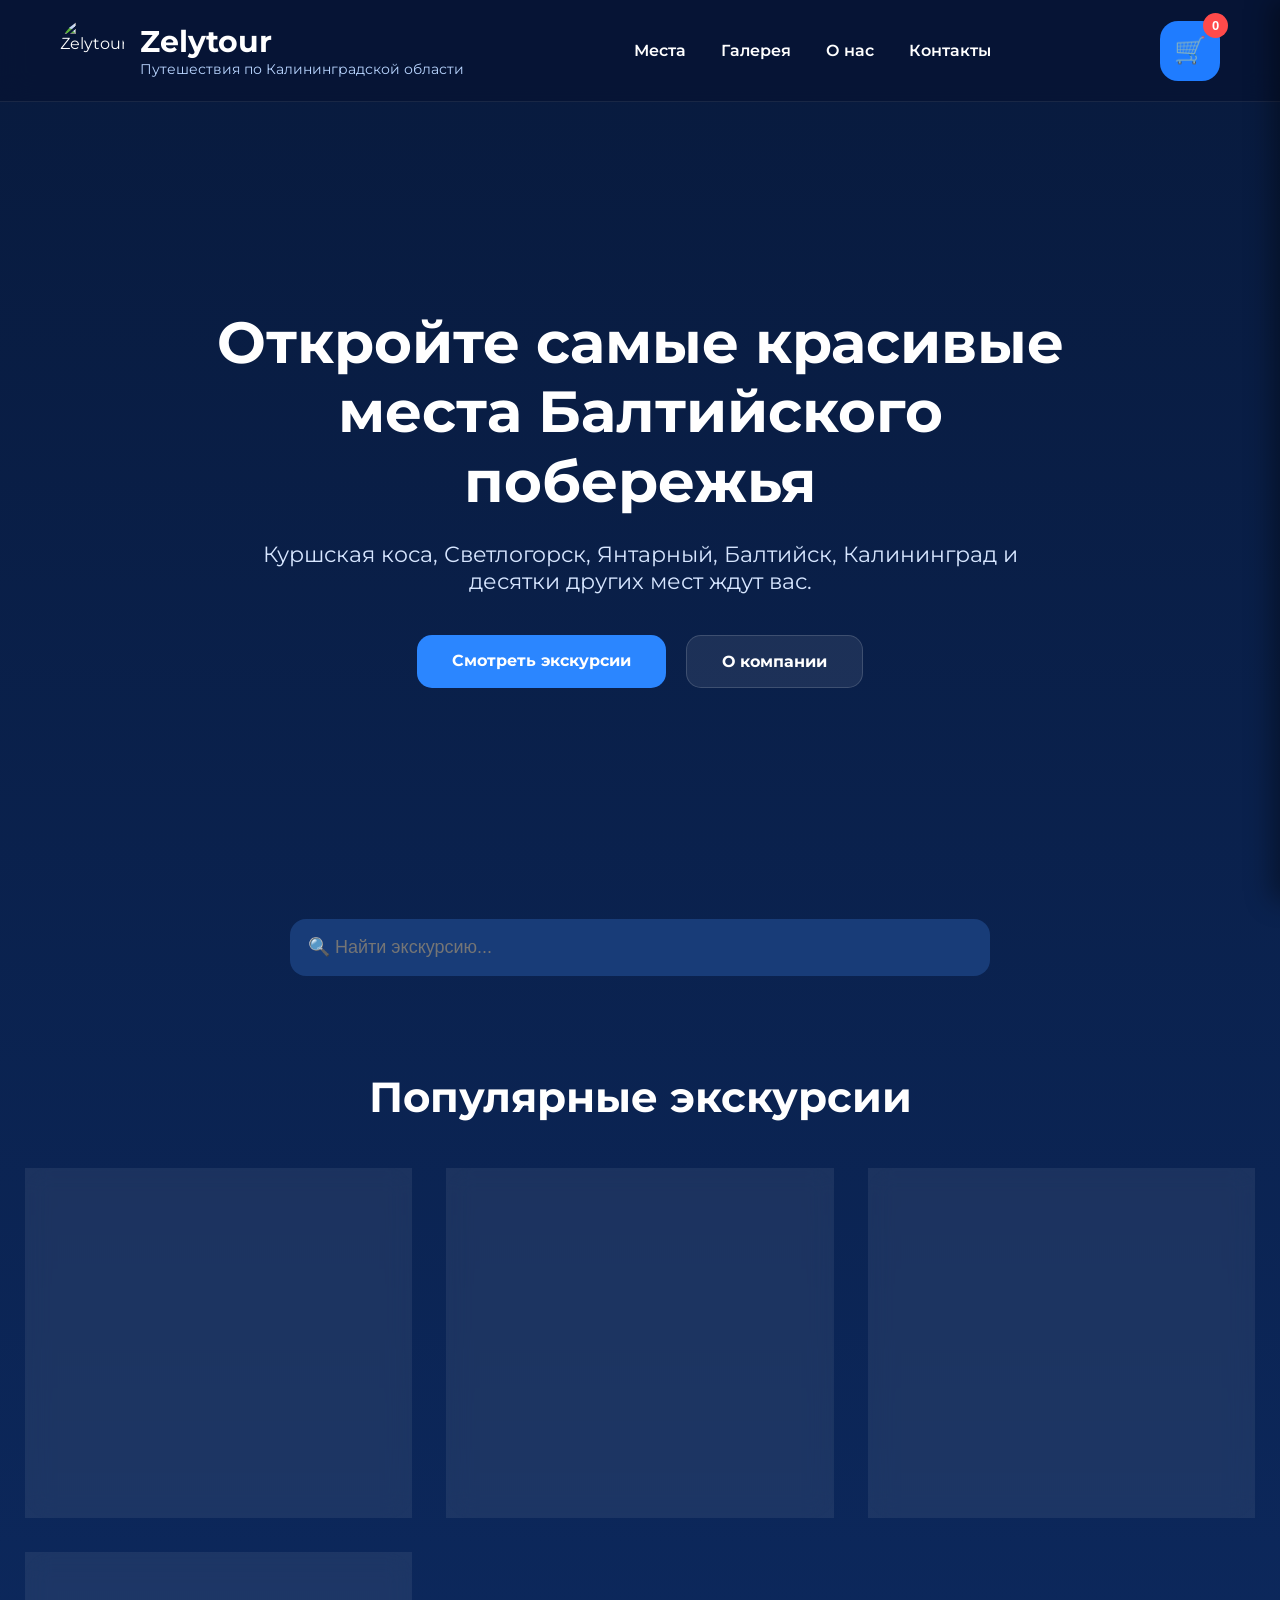
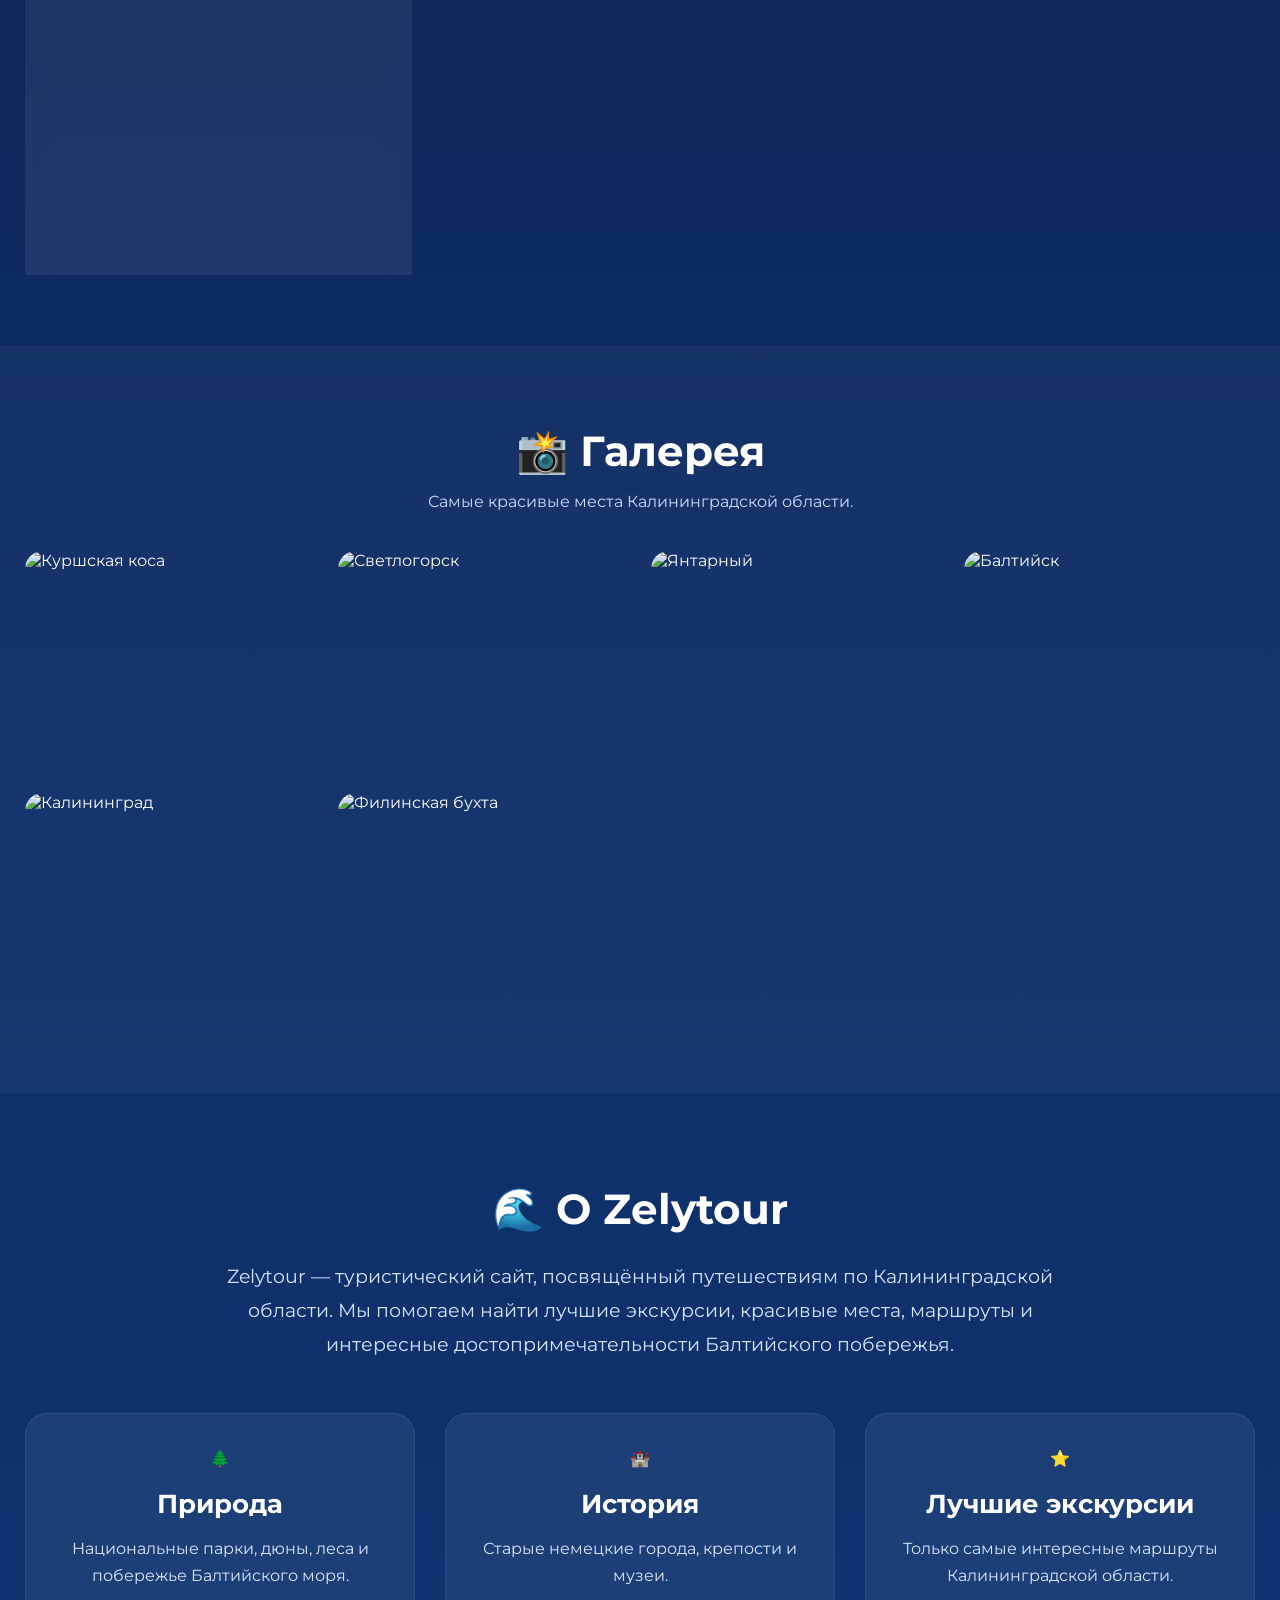
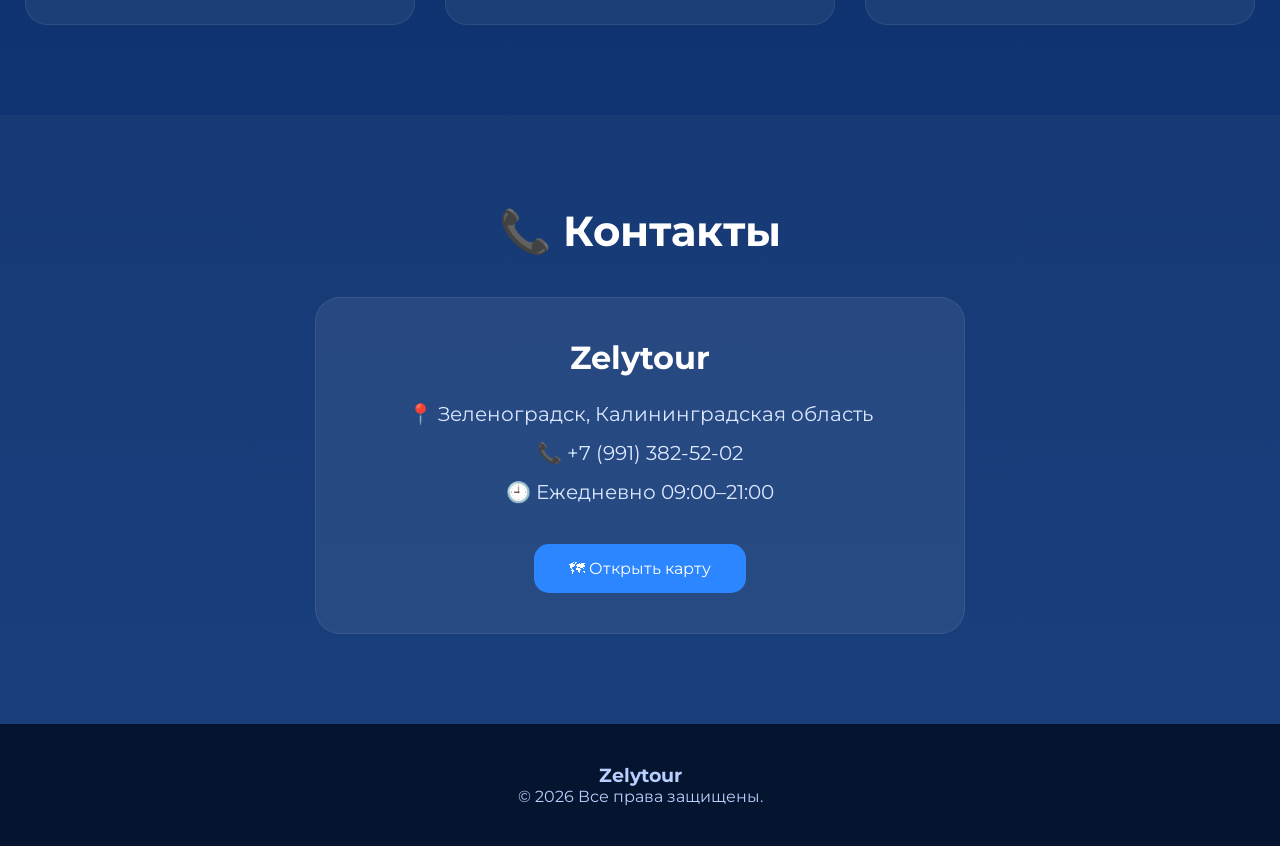
==== index.html @ 00aa1eb2 "Add files via upload" ====
<!DOCTYPE html>
<html lang="ru">

<head>
    <meta charset="UTF-8">
    <meta name="viewport" content="width=device-width, initial-scale=1.0">

    <title>Zelytour — Путешествия по Калининградской области</title>

    <link rel="stylesheet" href="style.css">

    <link rel="preconnect" href="https://fonts.googleapis.com">
    <link rel="preconnect" href="https://fonts.gstatic.com" crossorigin>

    <link href="https://fonts.googleapis.com/css2?family=Montserrat:wght@400;500;600;700;800&display=swap" rel="stylesheet">

</head>

<body>

<header class="header">

    <div class="logo">

        <img src="images/logo.png" alt="Zelytour">

        <div>

            <h1>Zelytour</h1>

            <p>Путешествия по Калининградской области</p>

        </div>

    </div>

    <nav>

        <a href="#places">Места</a>

        <a href="#gallery">Галерея</a>

        <a href="#about">О нас</a>

        <a href="#contacts">Контакты</a>

    </nav>

    <button class="cart-button" onclick="openCart()">

        🛒

        <span id="cart-count">0</span>

    </button>

</header>

<section class="hero">

    <div class="hero-content">

        <h2>
            Откройте самые красивые места Балтийского побережья
        </h2>

        <p>

            Куршская коса, Светлогорск, Янтарный,
            Балтийск, Калининград и десятки других мест
            ждут вас.

        </p>

        <div class="hero-buttons">

            <a href="#places" class="btn-primary">
                Смотреть экскурсии
            </a>

            <a href="#about" class="btn-secondary">
                О компании
            </a>

        </div>

    </div>

</section>

<section class="search">

    <input
        type="text"
        id="searchInput"
        placeholder="🔍 Найти экскурсию..."
        onkeyup="searchTours()">

</section>

<section class="places" id="places">

<h2>

Популярные экскурсии

</h2>

<div class="cards">
<article class="card">

    <img src="images/kurshskaya.jpg" alt="Куршская коса">

    <div class="card-content">

        <span class="distance">📍 42 км от Зеленоградска</span>

        <h3>Куршская коса</h3>

        <p>
            Огромные песчаные дюны, Танцующий лес,
            Высота Эфа и лучшие виды Балтийского моря.
        </p>

        <div class="price">
            💰 3000 ₽ / человек
        </div>

        <div class="buttons">

            <a href="kosa.html" class="details-btn">
                Подробнее
            </a>

            <button onclick="addTour(
                'Куршская коса',
                3000,
                'images/kurshskaya.jpg'
            )" class="cart-btn">

                🛒 В корзину

            </button>

        </div>

    </div>

</article>

<article class="card">

    <img src="images/svetlogorsk.jpg" alt="Светлогорск">

    <div class="card-content">

        <span class="distance">📍 38 км от Зеленоградска</span>

        <h3>Светлогорск</h3>

        <p>
            Курортный город с красивой набережной,
            канатной дорогой и водонапорной башней.
        </p>

        <div class="price">
            💰 2500 ₽ / человек
        </div>

        <div class="buttons">

            <a href="svetlogorsk.html" class="details-btn">
                Подробнее
            </a>

            <button onclick="addTour(
                'Светлогорск',
                2500,
                'images/svetlogorsk.jpg'
            )" class="cart-btn">

                🛒 В корзину

            </button>

        </div>

    </div>

</article>

<article class="card">

    <img src="images/yantarny.jpg" alt="Янтарный">

    <div class="card-content">

        <span class="distance">📍 55 км от Зеленоградска</span>

        <h3>Янтарный</h3>

        <p>
            Лучший пляж области, янтарный комбинат
            и знаменитый парк Беккера.
        </p>

        <div class="price">
            💰 2700 ₽ / человек
        </div>

        <div class="buttons">

            <a href="yantarny.html" class="details-btn">
                Подробнее
            </a>

            <button onclick="addTour(
                'Янтарный',
                2700,
                'images/yantarny.jpg'
            )" class="cart-btn">

                🛒 В корзину

            </button>

        </div>

    </div>

</article>

<article class="card">

    <img src="images/baltiysk.jpg" alt="Балтийск">

    <div class="card-content">

        <span class="distance">📍 70 км от Зеленоградска</span>

        <h3>Балтийск</h3>

        <p>
            Самый западный город России,
            маяк, крепость Пиллау и военные корабли.
        </p>

        <div class="price">
            💰 2900 ₽ / человек
        </div>

        <div class="buttons">

            <a href="baltiysk.html" class="details-btn">
                Подробнее
            </a>

            <button onclick="addTour(
                'Балтийск',
                2900,
                'images/baltiysk.jpg'
            )" class="cart-btn">

                🛒 В корзину

            </button>

        </div>

    </div>

</article>

</div>

</section>
<section class="gallery" id="gallery">

    <h2>📸 Галерея</h2>

    <p class="section-text">
        Самые красивые места Калининградской области.
    </p>

    <div class="gallery-grid">

        <img src="images/kurshskaya.jpg" alt="Куршская коса">

        <img src="images/svetlogorsk.jpg" alt="Светлогорск">

        <img src="images/yantarny.jpg" alt="Янтарный">

        <img src="images/baltiysk.jpg" alt="Балтийск">

        <img src="images/kaliningrad.jpg" alt="Калининград">

        <img src="images/filinskaya.jpg" alt="Филинская бухта">

    </div>

</section>


<section class="about" id="about">

    <h2>🌊 О Zelytour</h2>

    <p class="about-text">

        Zelytour — туристический сайт, посвящённый
        путешествиям по Калининградской области.

        Мы помогаем найти лучшие экскурсии,
        красивые места, маршруты и интересные
        достопримечательности Балтийского побережья.

    </p>

    <div class="advantages">

        <div class="advantage">

            🌲

            <h3>Природа</h3>

            <p>
                Национальные парки, дюны,
                леса и побережье Балтийского моря.
            </p>

        </div>

        <div class="advantage">

            🏰

            <h3>История</h3>

            <p>
                Старые немецкие города,
                крепости и музеи.
            </p>

        </div>

        <div class="advantage">

            ⭐

            <h3>Лучшие экскурсии</h3>

            <p>
                Только самые интересные маршруты
                Калининградской области.
            </p>

        </div>

    </div>

</section>


<section class="contacts" id="contacts">

    <h2>📞 Контакты</h2>

    <div class="contact-card">

        <h3>Zelytour</h3>

        <p>📍 Зеленоградск, Калининградская область</p>

        <p>📞 +7 (991) 382-52-02</p>

        <p>🕘 Ежедневно 09:00–21:00</p>

        <a class="map-button"
           href="https://yandex.ru/maps/"
           target="_blank">

            🗺 Открыть карту

        </a>

    </div>

</section>


<footer>

    <h3>Zelytour</h3>

    <p>
        © 2026 Все права защищены.
    </p>

</footer>

<div id="cart-panel">

    <div class="cart-header">

        <h2>🛒 Корзина</h2>

        <button onclick="closeCart()">
            ✕
        </button>

    </div>

    <div id="cart-items">

    </div>

    <div class="cart-footer">

        <h3 id="cart-total">
            Итого: 0 ₽
        </h3>
<button class="order-button" onclick="callToOrder()">
    📞 Оплатить и позвонить
</button>

    </div>

</div>


<script src="script.js"></script>

</body>

</html>
---- style.css ----
*{
    margin:0;
    padding:0;
    box-sizing:border-box;
}

html{
    scroll-behavior:smooth;
}

body{
    font-family:'Montserrat',sans-serif;
    background:linear-gradient(180deg,#081a3d,#0d2b63,#103979);
    color:#ffffff;
}

.header{

    position:sticky;
    top:0;

    display:flex;
    justify-content:space-between;
    align-items:center;

    padding:18px 60px;

    background:rgba(7,20,52,.85);

    backdrop-filter:blur(15px);

    border-bottom:1px solid rgba(255,255,255,.08);

    z-index:1000;

}

.logo{

    display:flex;
    align-items:center;
    gap:15px;

}

.logo img{

    width:65px;
    height:65px;
    border-radius:50%;

}

.logo h1{

    font-size:30px;

}

.logo p{

    color:#b9d5ff;
    font-size:14px;

}

nav{

    display:flex;
    gap:35px;

}

nav a{

    color:white;
    text-decoration:none;
    font-weight:600;
    transition:.3s;

}

nav a:hover{

    color:#61d3ff;

}

.cart-button{

    width:60px;
    height:60px;

    border:none;
    border-radius:18px;

    cursor:pointer;

    background:#1f7cff;

    color:white;

    font-size:26px;

    position:relative;

    transition:.3s;

}

.cart-button:hover{

    transform:scale(1.08);

}

#cart-count{

    position:absolute;

    top:-8px;
    right:-8px;

    width:25px;
    height:25px;

    border-radius:50%;

    background:#ff4a4a;

    display:flex;
    justify-content:center;
    align-items:center;

    font-size:13px;
    font-weight:bold;

}

.hero{

    min-height:88vh;

    display:flex;
    justify-content:center;
    align-items:center;

    text-align:center;

    padding:80px 25px;

}

.hero-content{

    max-width:850px;

}

.hero h2{

    font-size:58px;

    line-height:1.2;

}

.hero p{

    margin-top:25px;

    font-size:22px;

    color:#d7e6ff;

}

.hero-buttons{

    margin-top:40px;

    display:flex;

    justify-content:center;

    gap:20px;

    flex-wrap:wrap;

}

.btn-primary,
.btn-secondary{

    padding:16px 35px;

    border-radius:15px;

    text-decoration:none;

    font-weight:700;

    transition:.3s;

}

.btn-primary{

    background:#2b86ff;

    color:white;

}

.btn-primary:hover{

    transform:translateY(-4px);

}

.btn-secondary{

    background:rgba(255,255,255,.08);

    color:white;

    border:1px solid rgba(255,255,255,.15);

}

.btn-secondary:hover{

    background:rgba(255,255,255,.15);

}

.search{

    padding:25px;

    display:flex;
    justify-content:center;

}

.search input{

    width:700px;
    max-width:95%;

    padding:18px;

    border:none;

    border-radius:16px;

    background:#183c78;

    color:white;

    font-size:18px;

    outline:none;

}
.places{

    max-width:1400px;

    margin:auto;

    padding:70px 25px;

}

.places h2{

    text-align:center;

    font-size:42px;

    margin-bottom:45px;

}

.cards{

    display:grid;

    grid-template-columns:repeat(auto-fit,minmax(320px,1fr));

    gap:35px;

}

.card{

    background:rgba(255,255,255,.07);

    border:1px solid rgba(255,255,255,.08);

    border-radius:24px;

    overflow:hidden;

    transition:.35s;

    backdrop-filter:blur(12px);

}

.card:hover{

    transform:translateY(-10px);

    box-shadow:0 20px 45px rgba(0,0,0,.35);

}

.card img{

    width:100%;

    height:230px;

    object-fit:cover;

}

.card-content{

    padding:22px;

}

.distance{

    display:inline-block;

    color:#73d7ff;

    margin-bottom:12px;

    font-size:15px;

}

.card h3{

    font-size:28px;

    margin-bottom:15px;

}

.card p{

    color:#d8e6ff;

    line-height:1.7;

}

.price{

    color:#FFD54F;

    font-size:26px;

    font-weight:700;

    margin:22px 0;

}

.buttons{

    display:flex;

    gap:12px;

}

.details-btn,
.cart-btn{

    flex:1;

    text-align:center;

    padding:14px;

    border-radius:14px;

    text-decoration:none;

    border:none;

    cursor:pointer;

    font-size:16px;

    font-weight:700;

    transition:.3s;

}

.details-btn{

    background:#296dff;

    color:white;

}

.details-btn:hover{

    background:#1f58d8;

}

.cart-btn{

    background:#18b36a;

    color:white;

}

.cart-btn:hover{

    background:#14965a;

}

.gallery{

    padding:80px 25px;

    background:rgba(255,255,255,.03);

}

.gallery h2{

    text-align:center;

    font-size:42px;

    margin-bottom:15px;

}

.section-text{

    text-align:center;

    color:#c9dcff;

    margin-bottom:40px;

}

.gallery-grid{

    max-width:1400px;

    margin:auto;

    display:grid;

    grid-template-columns:repeat(auto-fit,minmax(280px,1fr));

    gap:22px;

}

.gallery-grid img{

    width:100%;

    height:220px;

    object-fit:cover;

    border-radius:18px;

    transition:.35s;

    cursor:pointer;

}

.gallery-grid img:hover{

    transform:scale(1.04);

}
.about{

    padding:90px 25px;

    max-width:1400px;

    margin:auto;

}

.about h2{

    text-align:center;

    font-size:42px;

    margin-bottom:25px;

}

.about-text{

    max-width:900px;

    margin:0 auto 50px;

    text-align:center;

    color:#d6e5ff;

    line-height:1.8;

    font-size:19px;

}

.advantages{

    display:grid;

    grid-template-columns:repeat(auto-fit,minmax(280px,1fr));

    gap:30px;

}

.advantage{

    background:rgba(255,255,255,.06);

    border-radius:22px;

    padding:35px;

    text-align:center;

    transition:.35s;

    border:1px solid rgba(255,255,255,.08);

}

.advantage:hover{

    transform:translateY(-8px);

    box-shadow:0 18px 40px rgba(0,0,0,.25);

}

.advantage h3{

    margin:20px 0 15px;

    font-size:26px;

}

.advantage p{

    color:#d8e6ff;

    line-height:1.7;

}

.contacts{

    padding:90px 25px;

    background:rgba(255,255,255,.03);

}

.contacts h2{

    text-align:center;

    font-size:42px;

    margin-bottom:40px;

}

.contact-card{

    max-width:650px;

    margin:auto;

    background:rgba(255,255,255,.07);

    border-radius:25px;

    padding:40px;

    text-align:center;

    border:1px solid rgba(255,255,255,.08);

}

.contact-card h3{

    font-size:32px;

    margin-bottom:25px;

}

.contact-card p{

    margin:15px 0;

    font-size:20px;

    color:#dbe8ff;

}

.map-button{

    display:inline-block;

    margin-top:25px;

    padding:15px 35px;

    background:#2b86ff;

    color:white;

    text-decoration:none;

    border-radius:15px;

    transition:.3s;

}

.map-button:hover{

    background:#1f67d9;

}

footer{

    padding:40px;

    text-align:center;

    background:#06152f;

    color:#b9cfff;

}

#cart-panel{

    position:fixed;

    top:0;

    right:-420px;

    width:420px;

    height:100%;

    background:#0d234d;

    transition:.35s;

    z-index:3000;

    box-shadow:-8px 0 25px rgba(0,0,0,.4);

}

#cart-panel.active{

    right:0;

}

.cart-header{

    display:flex;

    justify-content:space-between;

    align-items:center;

    padding:25px;

    border-bottom:1px solid rgba(255,255,255,.08);

}

.cart-header button{

    background:none;

    border:none;

    color:white;

    font-size:28px;

    cursor:pointer;

}

#cart-items{

    padding:20px;

    height:calc(100% - 180px);

    overflow-y:auto;

}

.cart-footer{

    position:absolute;

    bottom:0;

    width:100%;

    padding:20px;

    border-top:1px solid rgba(255,255,255,.08);

    background:#102b5d;

}

.order-button{

    width:100%;

    margin-top:15px;

    padding:16px;

    border:none;

    border-radius:15px;

    background:#18b36a;

    color:white;

    font-size:18px;

    cursor:pointer;

}

.order-button:hover{

    background:#14965a;

}

@media(max-width:900px){

.header{

    flex-direction:column;

    gap:20px;

    padding:20px;

}

nav{

    flex-wrap:wrap;

    justify-content:center;

}

.hero h2{

    font-size:38px;

}

.hero p{

    font-size:18px;

}

.buttons{

    flex-direction:column;

}

#cart-panel{

    width:100%;

}

}

.cart-item{

    display:flex;

    align-items:center;

    gap:15px;

    background:rgba(255,255,255,.06);

    padding:15px;

    border-radius:16px;

    margin-bottom:15px;

}

.cart-item img{

    width:80px;

    height:80px;

    border-radius:12px;

    object-fit:cover;

}

.cart-info{

    flex:1;

}

.cart-info h3{

    font-size:18px;

    margin-bottom:8px;

}

.cart-info p{

    color:#FFD54F;

    font-weight:bold;

    margin-bottom:10px;

}

.cart-controls{

    display:flex;

    align-items:center;

    gap:10px;

}

.cart-controls button{

    width:32px;

    height:32px;

    border:none;

    border-radius:10px;

    background:#2b86ff;

    color:white;

    font-size:18px;

    cursor:pointer;

}

.cart-controls button:hover{

    background:#1f67d9;

}

.delete-btn{

    background:#ff4d4d;

    color:white;

    border:none;

    width:40px;

    height:40px;

    border-radius:10px;

    cursor:pointer;

    font-size:18px;

}

.delete-btn:hover{

    background:#d93636;

}

::-webkit-scrollbar{

    width:8px;

}

::-webkit-scrollbar-thumb{

    background:#2b86ff;

    border-radius:10px;

}

::-webkit-scrollbar-track{

    background:#0d234d;

}
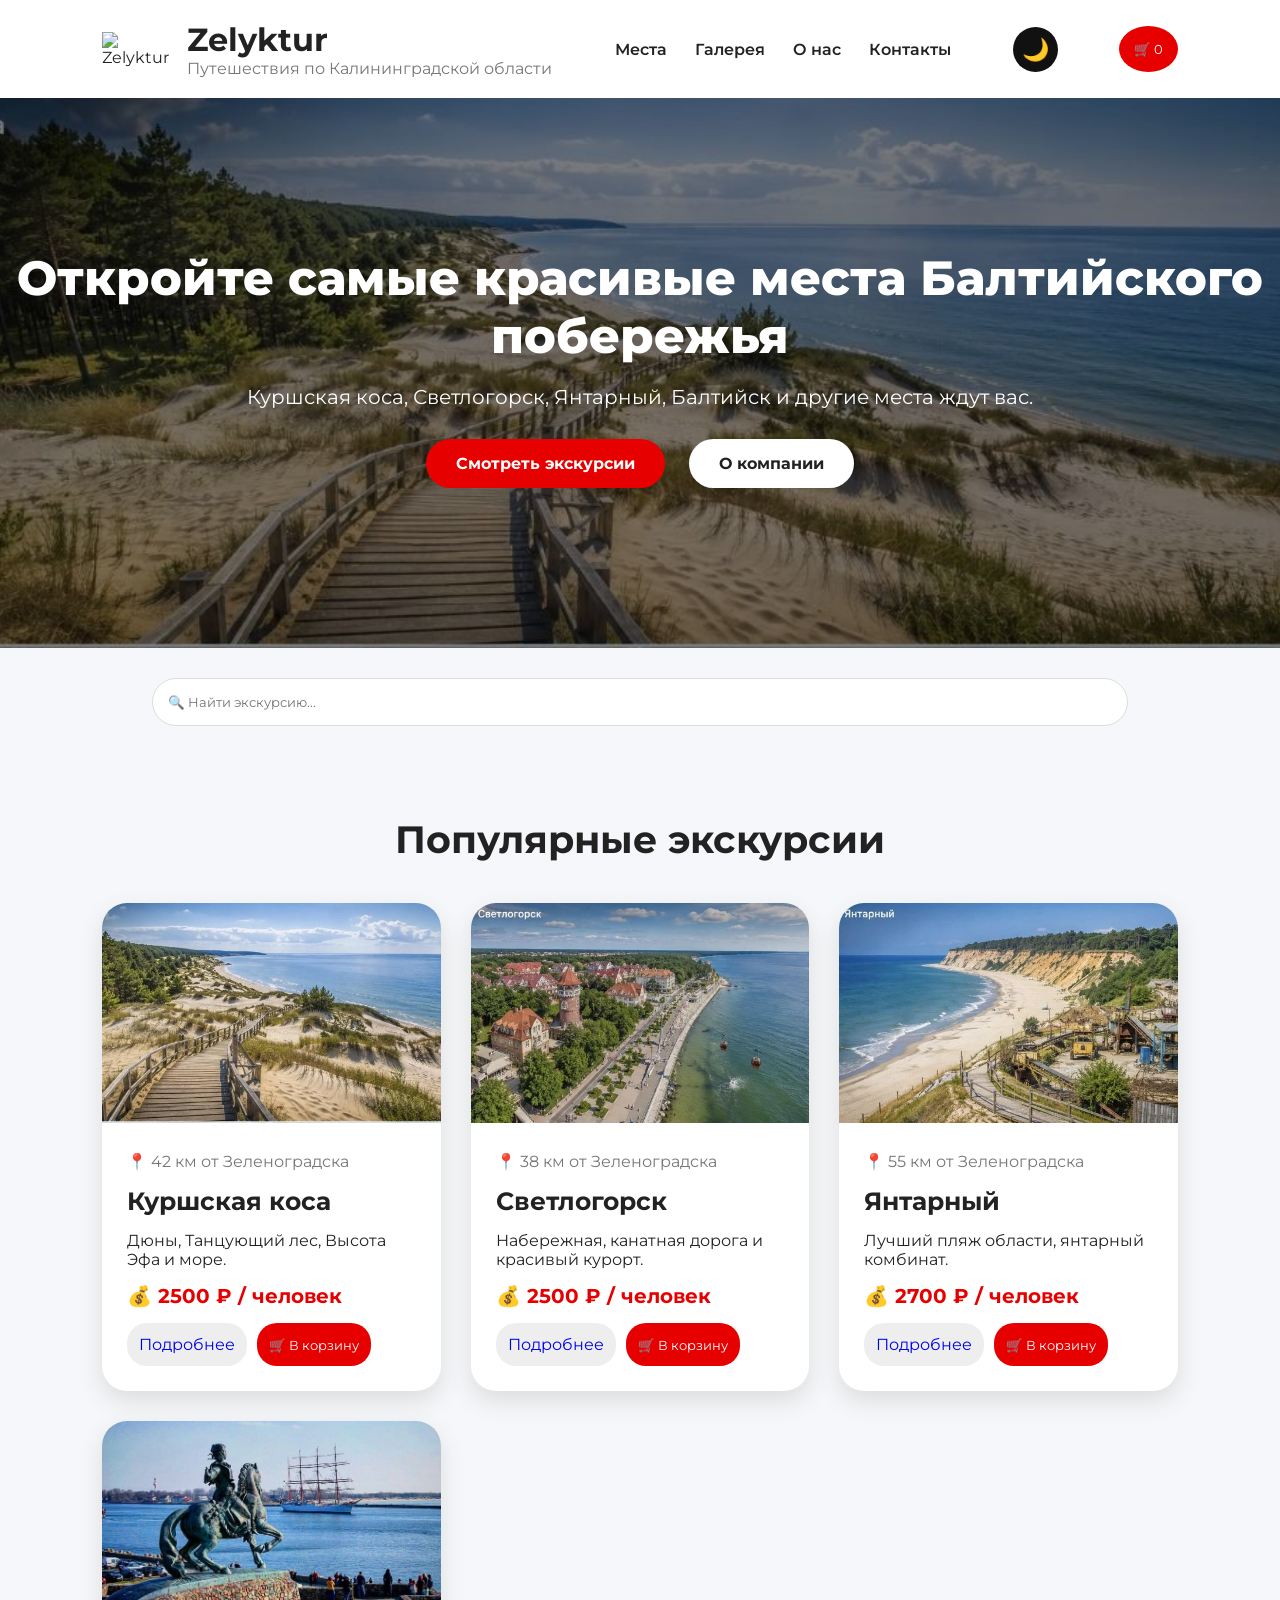
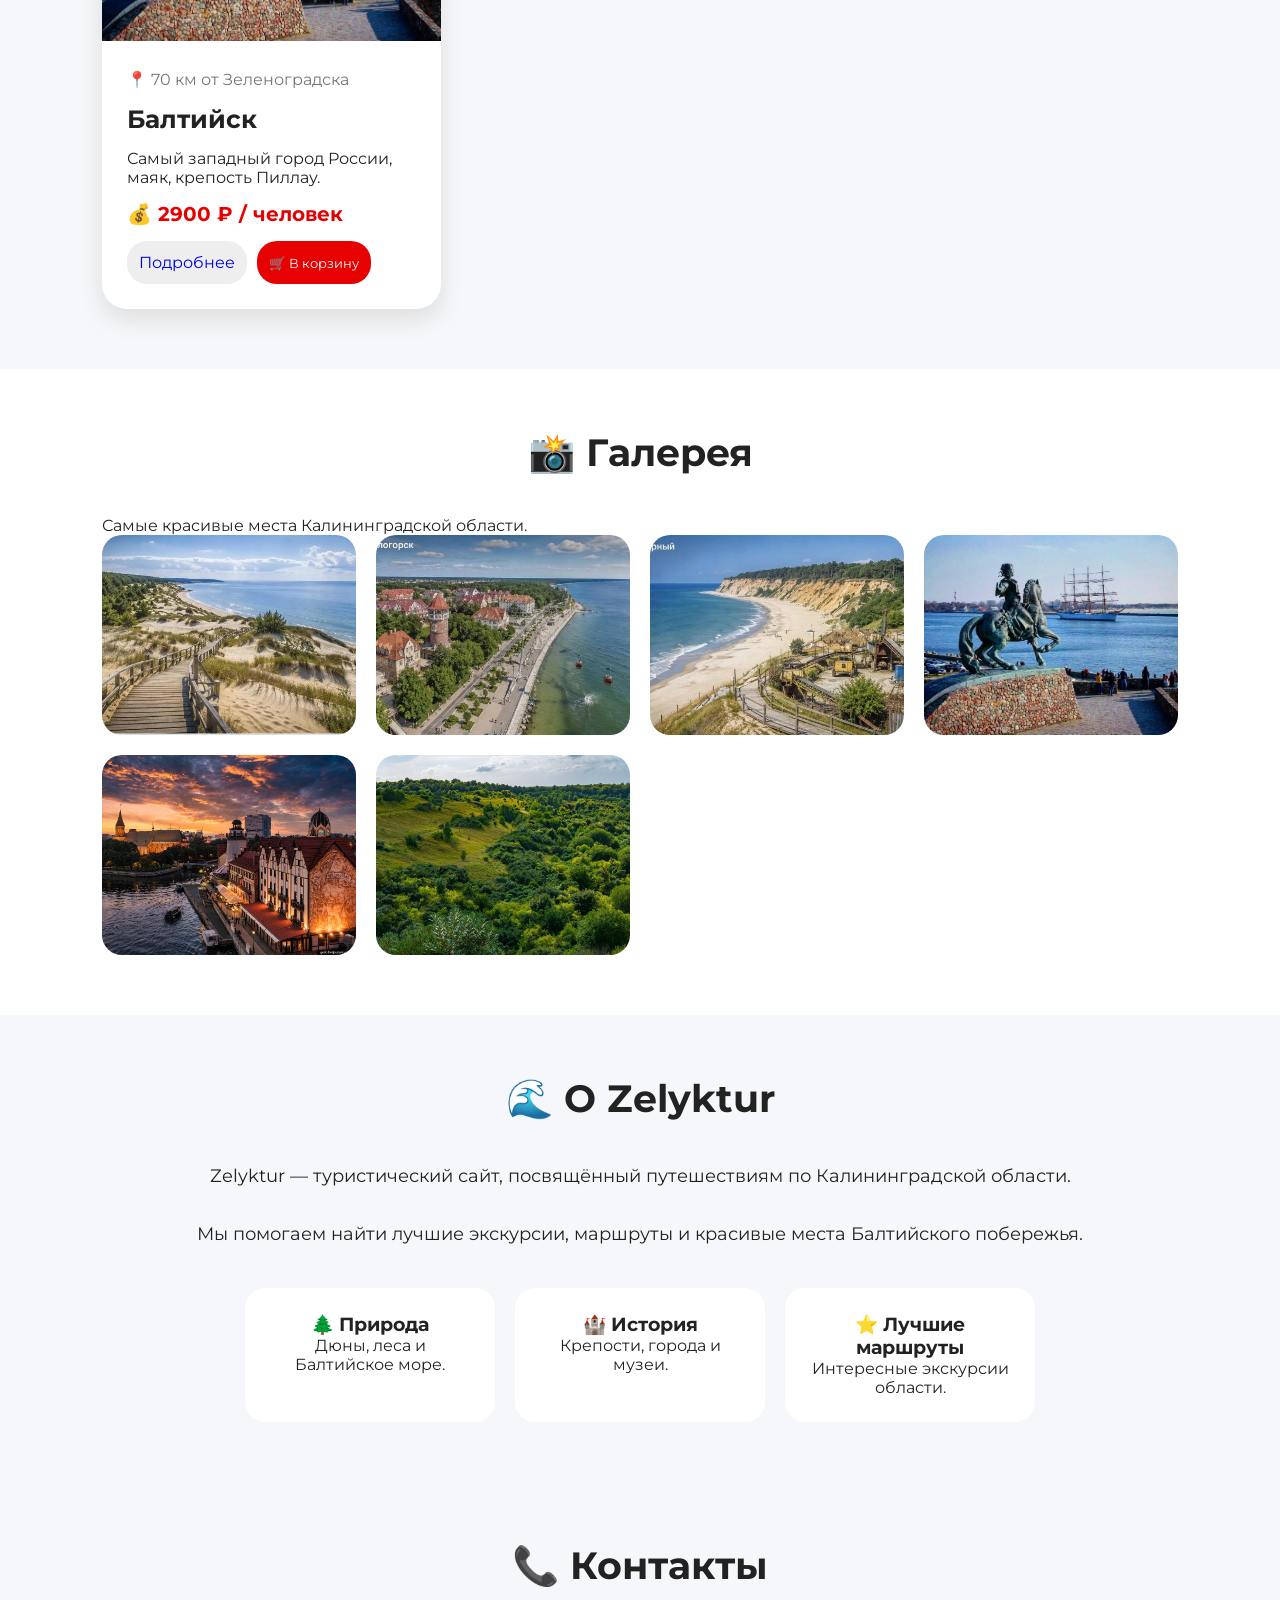
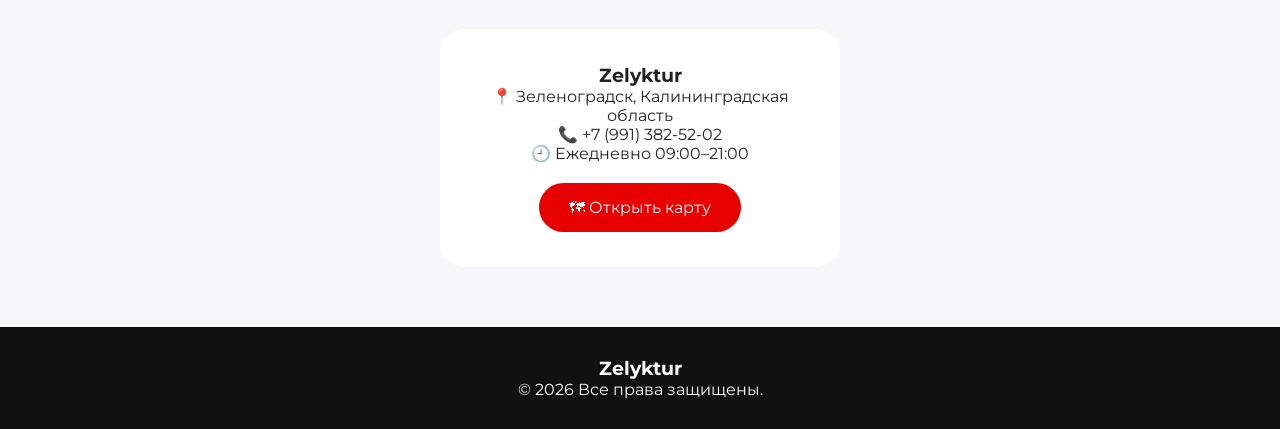
==== commit d3a3c8d0: "Add files via upload" ====
--- a/index.html
+++ b/index.html
@@ -2,435 +2,941 @@
 <html lang="ru">
 
 <head>
-    <meta charset="UTF-8">
-    <meta name="viewport" content="width=device-width, initial-scale=1.0">
-
-    <title>Zelytour — Путешествия по Калининградской области</title>
-
-    <link rel="stylesheet" href="style.css">
-
-    <link rel="preconnect" href="https://fonts.googleapis.com">
-    <link rel="preconnect" href="https://fonts.gstatic.com" crossorigin>
-
-    <link href="https://fonts.googleapis.com/css2?family=Montserrat:wght@400;500;600;700;800&display=swap" rel="stylesheet">
+
+<meta charset="UTF-8">
+
+<meta name="viewport" content="width=device-width, initial-scale=1.0">
+
+<title>Zelyktur — Путешествия по Калининградской области</title>
+
+
+<link rel="stylesheet" href="style.css">
+
+
+<link href="https://fonts.googleapis.com/css2?family=Montserrat:wght@400;500;600;700;800&display=swap" rel="stylesheet">
+
 
 </head>
 
+
 <body>
 
+
+<!-- HEADER -->
+
 <header class="header">
 
-    <div class="logo">
-
-        <img src="images/logo.png" alt="Zelytour">
-
-        <div>
-
-            <h1>Zelytour</h1>
-
-            <p>Путешествия по Калининградской области</p>
-
+
+<div class="logo">
+
+
+<img src="images/logo.png" alt="Zelyktur">
+
+
+<div>
+
+<h1>Zelyktur</h1>
+
+<p>
+Путешествия по Калининградской области
+</p>
+
+
+</div>
+
+
+</div>
+
+
+
+<nav>
+
+<a href="#places">
+Места
+</a>
+
+
+<a href="#gallery">
+Галерея
+</a>
+
+
+<a href="#about">
+О нас
+</a>
+
+
+<a href="#contacts">
+Контакты
+</a>
+
+
+</nav>
+
+<button class="theme-button" onclick="toggleTheme()">
+🌙
+</button>
+<button class="cart-button" onclick="openCart()">
+
+🛒
+
+<span id="cart-count">
+0
+</span>
+
+
+</button>
+
+
+
+</header>
+
+
+
+
+
+
+<!-- HERO -->
+
+
+<section class="hero">
+
+
+<div class="hero-content">
+
+
+<h2>
+Откройте самые красивые места Балтийского побережья
+</h2>
+
+
+<p>
+Куршская коса, Светлогорск, Янтарный,
+Балтийск и другие места ждут вас.
+</p>
+
+
+
+<div class="hero-buttons">
+
+
+<a href="#places" class="btn-primary">
+
+Смотреть экскурсии
+
+</a>
+
+
+
+<a href="#about" class="btn-secondary">
+
+О компании
+
+</a>
+
+
+</div>
+
+
+</div>
+
+
+</section>
+<!-- SEARCH -->
+
+<section class="search">
+
+<input
+type="text"
+id="searchInput"
+placeholder="🔍 Найти экскурсию..."
+onkeyup="searchTours()">
+
+</section>
+
+
+
+
+
+<!-- PLACES -->
+
+
+<section class="places" id="places">
+
+
+<h2>
+Популярные экскурсии
+</h2>
+
+
+
+<div class="cards">
+
+
+
+
+
+<!-- КУРШСКАЯ КОСА -->
+
+
+<article class="card">
+
+
+<img src="images/kurshskaya.jpg" alt="Куршская коса">
+
+
+
+<div class="card-content">
+
+
+<span class="distance">
+
+📍 42 км от Зеленоградска
+
+</span>
+
+
+
+<h3>
+Куршская коса
+</h3>
+
+
+
+<p>
+
+Дюны, Танцующий лес,
+Высота Эфа и море.
+
+</p>
+
+
+
+<div class="price">
+
+💰 2500 ₽ / человек
+
+</div>
+
+
+
+
+<div class="buttons">
+
+
+<a href="kosa.html" class="details-btn">
+
+Подробнее
+
+</a>
+
+
+
+<button class="cart-btn"
+onclick="addTour(
+'Куршская коса',
+2500,
+'images/kurshskaya.jpg'
+)">
+
+🛒 В корзину
+
+</button>
+
+
+</div>
+
+
+</div>
+
+
+</article>
+
+
+
+
+
+
+
+<!-- СВЕТЛОГОРСК -->
+
+
+<article class="card">
+
+
+<img src="images/svetlogorsk.jpg" alt="Светлогорск">
+
+
+
+<div class="card-content">
+
+
+<span class="distance">
+
+📍 38 км от Зеленоградска
+
+</span>
+
+
+
+<h3>
+Светлогорск
+</h3>
+
+
+
+<p>
+
+Набережная, канатная дорога
+и красивый курорт.
+
+</p>
+
+
+
+<div class="price">
+
+💰 2500 ₽ / человек
+
+</div>
+
+
+
+
+<div class="buttons">
+
+
+<a href="svetlogorsk.html" class="details-btn">
+
+Подробнее
+
+</a>
+
+
+
+<button class="cart-btn"
+onclick="addTour(
+'Светлогорск',
+2500,
+'images/svetlogorsk.jpg'
+)">
+
+🛒 В корзину
+
+</button>
+
+
+</div>
+
+
+</div>
+
+
+</article>
+
+
+
+
+
+
+
+<!-- ЯНТАРНЫЙ -->
+
+
+<article class="card">
+
+
+<img src="images/yantarny.jpg" alt="Янтарный">
+
+
+
+<div class="card-content">
+
+
+<span class="distance">
+
+📍 55 км от Зеленоградска
+
+</span>
+
+
+
+<h3>
+Янтарный
+</h3>
+
+
+
+<p>
+
+Лучший пляж области,
+янтарный комбинат.
+
+</p>
+
+
+
+<div class="price">
+
+💰 2700 ₽ / человек
+
+</div>
+
+
+
+
+<div class="buttons">
+
+
+<a href="yantarny.html" class="details-btn">
+
+Подробнее
+
+</a>
+
+
+
+<button class="cart-btn"
+onclick="addTour(
+'Янтарный',
+2700,
+'images/yantarny.jpg'
+)">
+
+🛒 В корзину
+
+</button>
+
+
+</div>
+
+
+</div>
+
+
+</article>
+<!-- БАЛТИЙСК -->
+
+
+<article class="card">
+
+
+<img src="images/baltiysk.jpg" alt="Балтийск">
+
+
+
+<div class="card-content">
+
+
+<span class="distance">
+
+📍 70 км от Зеленоградска
+
+</span>
+
+
+
+<h3>
+Балтийск
+</h3>
+
+
+
+<p>
+
+Самый западный город России,
+маяк, крепость Пиллау.
+
+</p>
+
+
+
+<div class="price">
+
+💰 2900 ₽ / человек
+
+</div>
+
+
+
+
+<div class="buttons">
+
+
+<a href="baltiysk.html" class="details-btn">
+
+Подробнее
+
+</a>
+
+
+
+<button class="cart-btn"
+onclick="addTour(
+'Балтийск',
+2900,
+'images/baltiysk.jpg'
+)">
+
+🛒 В корзину
+
+</button>
+
+
+</div>
+
+
+</div>
+
+
+</article>
+
+
+
+</div>
+
+
+</section>
+
+
+
+
+
+
+<!-- ГАЛЕРЕЯ -->
+
+
+<section class="gallery" id="gallery">
+
+
+<h2>
+📸 Галерея
+</h2>
+
+
+
+<p class="section-text">
+
+Самые красивые места Калининградской области.
+
+</p>
+
+
+
+
+<div class="gallery-grid">
+
+
+<img src="images/kurshskaya.jpg">
+
+
+<img src="images/svetlogorsk.jpg">
+
+
+<img src="images/yantarny.jpg">
+
+
+<img src="images/baltiysk.jpg">
+
+
+<img src="images/kaliningrad.jpg">
+
+
+<img src="images/filinskaya.jpg">
+
+
+</div>
+
+
+</section>
+
+
+
+
+
+
+
+<!-- О НАС -->
+
+
+<section class="about" id="about">
+
+
+<h2>
+🌊 О Zelyktur
+</h2>
+
+
+
+<p class="about-text">
+
+Zelyktur — туристический сайт,
+посвящённый путешествиям
+по Калининградской области.
+
+<br><br>
+
+Мы помогаем найти лучшие экскурсии,
+маршруты и красивые места
+Балтийского побережья.
+
+</p>
+
+
+
+
+<div class="advantages">
+
+
+<div class="advantage">
+
+
+<h3>
+🌲 Природа
+</h3>
+
+
+<p>
+
+Дюны, леса и Балтийское море.
+
+</p>
+
+
+</div>
+
+
+
+
+<div class="advantage">
+
+
+<h3>
+🏰 История
+</h3>
+
+
+<p>
+
+Крепости, города и музеи.
+
+</p>
+
+
+</div>
+
+
+
+
+<div class="advantage">
+
+
+<h3>
+⭐ Лучшие маршруты
+</h3>
+
+
+<p>
+
+Интересные экскурсии области.
+
+</p>
+
+
+</div>
+
+
+</div>
+
+
+</section>
+<!-- CONTACTS -->
+
+
+<section class="contacts" id="contacts">
+
+
+<h2>
+📞 Контакты
+</h2>
+
+
+
+
+<div class="contact-card">
+
+
+<h3>
+Zelyktur
+</h3>
+
+
+<p>
+📍 Зеленоградск, Калининградская область
+</p>
+
+
+<p>
+📞 +7 (991) 382-52-02
+</p>
+
+
+<p>
+🕘 Ежедневно 09:00–21:00
+</p>
+
+
+
+<a 
+href="https://yandex.ru/maps/"
+target="_blank"
+class="map-button">
+
+🗺 Открыть карту
+
+</a>
+
+
+</div>
+
+
+</section>
+
+
+
+
+
+
+
+<!-- МОБИЛЬНАЯ НАВИГАЦИЯ -->
+
+
+<div class="mobile-nav">
+
+
+<a href="#places">
+
+<span>
+🗺️
+</span>
+
+<small>
+Места
+</small>
+
+</a>
+
+
+
+
+<a href="#gallery">
+
+<span>
+📸
+</span>
+
+<small>
+Галерея
+</small>
+
+</a>
+
+
+
+
+<a href="#about">
+
+<span>
+ℹ️
+</span>
+
+<small>
+О нас
+</small>
+
+</a>
+
+
+
+
+<button onclick="openCart()">
+
+<span>
+🛒
+</span>
+
+<small>
+Корзина
+</small>
+
+
+<b id="mobile-cart-count">
+0
+</b>
+
+
+</button>
+
+
+
+
+<a href="#contacts">
+
+<span>
+📞
+</span>
+
+<small>
+Контакты
+</small>
+
+</a>
+
+
+</div>
+
+
+
+
+
+
+
+<!-- FOOTER -->
+
+
+<footer>
+
+
+<h3>
+Zelyktur
+</h3>
+
+
+<p>
+© 2026 Все права защищены.
+</p>
+
+
+</footer>
+
+
+
+
+
+
+
+
+<!-- CART -->
+
+
+<div id="cart-panel">
+
+
+
+<div class="cart-header">
+
+
+<h2>
+🛒 Корзина
+</h2>
+
+
+
+<button onclick="closeCart()">
+
+✕
+
+</button>
+
+
+</div>
+
+
+
+
+<div id="cart-items">
+
+</div>
+
+
+
+
+
+<div class="cart-footer">
+
+
+<h3 id="cart-total">
+
+Итого: 0 ₽
+
+</h3>
+
+
+
+
+<button 
+class="order-button"
+onclick="makeOrder()">
+
+Оформить заказ
+
+</button>
+
+
+</div>
+
+
+
+</div>
+
+
+<!-- ОКНО ЗВОНКА -->
+
+<div id="call-window">
+
+    <div class="call-box">
+
+        <div class="call-icon">
+            🚕
         </div>
 
+        <h2>
+            Заказ почти готов!
+        </h2>
+
+        <p>
+            Чтобы уточнить детали заказа,
+            позвоните нам:
+        </p>
+
+        <h3>
+            +7 (991) 382-52-02
+        </h3>
+
+        <p>
+            Мы уточним маршрут,
+            время и стоимость поездки.
+        </p>
+
+
+        <a href="tel:+79913825202" class="call-button">
+            📞 Позвонить
+        </a>
+
+
+        <button onclick="closeCallWindow()" class="close-call">
+            Закрыть
+        </button>
+
     </div>
 
-    <nav>
-
-        <a href="#places">Места</a>
-
-        <a href="#gallery">Галерея</a>
-
-        <a href="#about">О нас</a>
-
-        <a href="#contacts">Контакты</a>
-
-    </nav>
-
-    <button class="cart-button" onclick="openCart()">
-
-        🛒
-
-        <span id="cart-count">0</span>
-
-    </button>
-
-</header>
-
-<section class="hero">
-
-    <div class="hero-content">
-
-        <h2>
-            Откройте самые красивые места Балтийского побережья
-        </h2>
-
-        <p>
-
-            Куршская коса, Светлогорск, Янтарный,
-            Балтийск, Калининград и десятки других мест
-            ждут вас.
-
-        </p>
-
-        <div class="hero-buttons">
-
-            <a href="#places" class="btn-primary">
-                Смотреть экскурсии
-            </a>
-
-            <a href="#about" class="btn-secondary">
-                О компании
-            </a>
-
-        </div>
-
-    </div>
-
-</section>
-
-<section class="search">
-
-    <input
-        type="text"
-        id="searchInput"
-        placeholder="🔍 Найти экскурсию..."
-        onkeyup="searchTours()">
-
-</section>
-
-<section class="places" id="places">
-
-<h2>
-
-Популярные экскурсии
-
-</h2>
-
-<div class="cards">
-<article class="card">
-
-    <img src="images/kurshskaya.jpg" alt="Куршская коса">
-
-    <div class="card-content">
-
-        <span class="distance">📍 42 км от Зеленоградска</span>
-
-        <h3>Куршская коса</h3>
-
-        <p>
-            Огромные песчаные дюны, Танцующий лес,
-            Высота Эфа и лучшие виды Балтийского моря.
-        </p>
-
-        <div class="price">
-            💰 3000 ₽ / человек
-        </div>
-
-        <div class="buttons">
-
-            <a href="kosa.html" class="details-btn">
-                Подробнее
-            </a>
-
-            <button onclick="addTour(
-                'Куршская коса',
-                3000,
-                'images/kurshskaya.jpg'
-            )" class="cart-btn">
-
-                🛒 В корзину
-
-            </button>
-
-        </div>
-
-    </div>
-
-</article>
-
-<article class="card">
-
-    <img src="images/svetlogorsk.jpg" alt="Светлогорск">
-
-    <div class="card-content">
-
-        <span class="distance">📍 38 км от Зеленоградска</span>
-
-        <h3>Светлогорск</h3>
-
-        <p>
-            Курортный город с красивой набережной,
-            канатной дорогой и водонапорной башней.
-        </p>
-
-        <div class="price">
-            💰 2500 ₽ / человек
-        </div>
-
-        <div class="buttons">
-
-            <a href="svetlogorsk.html" class="details-btn">
-                Подробнее
-            </a>
-
-            <button onclick="addTour(
-                'Светлогорск',
-                2500,
-                'images/svetlogorsk.jpg'
-            )" class="cart-btn">
-
-                🛒 В корзину
-
-            </button>
-
-        </div>
-
-    </div>
-
-</article>
-
-<article class="card">
-
-    <img src="images/yantarny.jpg" alt="Янтарный">
-
-    <div class="card-content">
-
-        <span class="distance">📍 55 км от Зеленоградска</span>
-
-        <h3>Янтарный</h3>
-
-        <p>
-            Лучший пляж области, янтарный комбинат
-            и знаменитый парк Беккера.
-        </p>
-
-        <div class="price">
-            💰 2700 ₽ / человек
-        </div>
-
-        <div class="buttons">
-
-            <a href="yantarny.html" class="details-btn">
-                Подробнее
-            </a>
-
-            <button onclick="addTour(
-                'Янтарный',
-                2700,
-                'images/yantarny.jpg'
-            )" class="cart-btn">
-
-                🛒 В корзину
-
-            </button>
-
-        </div>
-
-    </div>
-
-</article>
-
-<article class="card">
-
-    <img src="images/baltiysk.jpg" alt="Балтийск">
-
-    <div class="card-content">
-
-        <span class="distance">📍 70 км от Зеленоградска</span>
-
-        <h3>Балтийск</h3>
-
-        <p>
-            Самый западный город России,
-            маяк, крепость Пиллау и военные корабли.
-        </p>
-
-        <div class="price">
-            💰 2900 ₽ / человек
-        </div>
-
-        <div class="buttons">
-
-            <a href="baltiysk.html" class="details-btn">
-                Подробнее
-            </a>
-
-            <button onclick="addTour(
-                'Балтийск',
-                2900,
-                'images/baltiysk.jpg'
-            )" class="cart-btn">
-
-                🛒 В корзину
-
-            </button>
-
-        </div>
-
-    </div>
-
-</article>
-
-</div>
-
-</section>
-<section class="gallery" id="gallery">
-
-    <h2>📸 Галерея</h2>
-
-    <p class="section-text">
-        Самые красивые места Калининградской области.
-    </p>
-
-    <div class="gallery-grid">
-
-        <img src="images/kurshskaya.jpg" alt="Куршская коса">
-
-        <img src="images/svetlogorsk.jpg" alt="Светлогорск">
-
-        <img src="images/yantarny.jpg" alt="Янтарный">
-
-        <img src="images/baltiysk.jpg" alt="Балтийск">
-
-        <img src="images/kaliningrad.jpg" alt="Калининград">
-
-        <img src="images/filinskaya.jpg" alt="Филинская бухта">
-
-    </div>
-
-</section>
-
-
-<section class="about" id="about">
-
-    <h2>🌊 О Zelytour</h2>
-
-    <p class="about-text">
-
-        Zelytour — туристический сайт, посвящённый
-        путешествиям по Калининградской области.
-
-        Мы помогаем найти лучшие экскурсии,
-        красивые места, маршруты и интересные
-        достопримечательности Балтийского побережья.
-
-    </p>
-
-    <div class="advantages">
-
-        <div class="advantage">
-
-            🌲
-
-            <h3>Природа</h3>
-
-            <p>
-                Национальные парки, дюны,
-                леса и побережье Балтийского моря.
-            </p>
-
-        </div>
-
-        <div class="advantage">
-
-            🏰
-
-            <h3>История</h3>
-
-            <p>
-                Старые немецкие города,
-                крепости и музеи.
-            </p>
-
-        </div>
-
-        <div class="advantage">
-
-            ⭐
-
-            <h3>Лучшие экскурсии</h3>
-
-            <p>
-                Только самые интересные маршруты
-                Калининградской области.
-            </p>
-
-        </div>
-
-    </div>
-
-</section>
-
-
-<section class="contacts" id="contacts">
-
-    <h2>📞 Контакты</h2>
-
-    <div class="contact-card">
-
-        <h3>Zelytour</h3>
-
-        <p>📍 Зеленоградск, Калининградская область</p>
-
-        <p>📞 +7 (991) 382-52-02</p>
-
-        <p>🕘 Ежедневно 09:00–21:00</p>
-
-        <a class="map-button"
-           href="https://yandex.ru/maps/"
-           target="_blank">
-
-            🗺 Открыть карту
-
-        </a>
-
-    </div>
-
-</section>
-
-
-<footer>
-
-    <h3>Zelytour</h3>
-
-    <p>
-        © 2026 Все права защищены.
-    </p>
-
-</footer>
-
-<div id="cart-panel">
-
-    <div class="cart-header">
-
-        <h2>🛒 Корзина</h2>
-
-        <button onclick="closeCart()">
-            ✕
-        </button>
-
-    </div>
-
-    <div id="cart-items">
-
-    </div>
-
-    <div class="cart-footer">
-
-        <h3 id="cart-total">
-            Итого: 0 ₽
-        </h3>
-<button class="order-button" onclick="callToOrder()">
-    📞 Оплатить и позвонить
-</button>
-
-    </div>
-
-</div>
+</div>
+
 
 
 <script src="script.js"></script>
 
+
 </body>
 
 </html>
--- a/style.css
+++ b/style.css
@@ -2,967 +2,1221 @@
     margin:0;
     padding:0;
     box-sizing:border-box;
-}
-
-html{
-    scroll-behavior:smooth;
+    font-family:'Montserrat',sans-serif;
 }
 
 body{
-    font-family:'Montserrat',sans-serif;
-    background:linear-gradient(180deg,#081a3d,#0d2b63,#103979);
-    color:#ffffff;
-}
+    background:#f5f7fa;
+    color:#222;
+}
+
 
 .header{
-
-    position:sticky;
-    top:0;
-
     display:flex;
     justify-content:space-between;
     align-items:center;
-
-    padding:18px 60px;
-
-    background:rgba(7,20,52,.85);
-
-    backdrop-filter:blur(15px);
-
-    border-bottom:1px solid rgba(255,255,255,.08);
-
-    z-index:1000;
-
-}
+    padding:20px 8%;
+    background:white;
+    position:sticky;
+    top:0;
+    z-index:10;
+}
+
 
 .logo{
-
     display:flex;
     align-items:center;
     gap:15px;
-
-}
+}
+
 
 .logo img{
-
-    width:65px;
-    height:65px;
+    width:70px;
+}
+
+
+.logo h1{
+    font-size:32px;
+}
+
+
+.logo p{
+    color:#777;
+}
+
+
+nav a{
+    text-decoration:none;
+    color:#222;
+    margin:0 12px;
+    font-weight:600;
+}
+
+
+
+.cart-button{
+    background:#e60000;
+    color:white;
+    border:0;
+    padding:15px;
     border-radius:50%;
-
-}
-
-.logo h1{
-
-    font-size:30px;
-
-}
-
-.logo p{
-
-    color:#b9d5ff;
-    font-size:14px;
-
-}
-
-nav{
-
-    display:flex;
-    gap:35px;
-
-}
-
-nav a{
-
-    color:white;
-    text-decoration:none;
-    font-weight:600;
-    transition:.3s;
-
-}
-
-nav a:hover{
-
-    color:#61d3ff;
-
-}
-
-.cart-button{
-
-    width:60px;
-    height:60px;
-
-    border:none;
-    border-radius:18px;
-
     cursor:pointer;
-
-    background:#1f7cff;
-
-    color:white;
-
-    font-size:26px;
-
-    position:relative;
-
-    transition:.3s;
-
-}
-
-.cart-button:hover{
-
-    transform:scale(1.08);
-
-}
-
-#cart-count{
-
-    position:absolute;
-
-    top:-8px;
-    right:-8px;
-
-    width:25px;
-    height:25px;
-
-    border-radius:50%;
-
-    background:#ff4a4a;
-
-    display:flex;
-    justify-content:center;
-    align-items:center;
-
-    font-size:13px;
-    font-weight:bold;
-
-}
+}
+
+
+
+
+
+/* HERO */
 
 .hero{
 
-    min-height:88vh;
-
-    display:flex;
-    justify-content:center;
-    align-items:center;
-
-    text-align:center;
-
-    padding:80px 25px;
-
-}
+height:550px;
+
+background:
+linear-gradient(
+rgba(0,0,0,.5),
+rgba(0,0,0,.5)
+),
+url("images/kurshskaya.jpg");
+
+background-size:cover;
+background-position:center;
+
+display:flex;
+align-items:center;
+justify-content:center;
+
+}
+
+
 
 .hero-content{
 
-    max-width:850px;
-
-}
+color:white;
+text-align:center;
+
+}
+
 
 .hero h2{
 
-    font-size:58px;
-
-    line-height:1.2;
-
-}
+font-size:48px;
+font-weight:800;
+
+}
+
 
 .hero p{
 
-    margin-top:25px;
-
-    font-size:22px;
-
-    color:#d7e6ff;
-
-}
-
-.hero-buttons{
-
-    margin-top:40px;
-
-    display:flex;
-
-    justify-content:center;
-
-    gap:20px;
-
-    flex-wrap:wrap;
-
-}
+font-size:20px;
+margin:20px;
+
+}
+
+
 
 .btn-primary,
 .btn-secondary{
 
-    padding:16px 35px;
-
-    border-radius:15px;
-
-    text-decoration:none;
-
-    font-weight:700;
-
-    transition:.3s;
-
-}
+display:inline-block;
+padding:15px 30px;
+border-radius:30px;
+text-decoration:none;
+margin:10px;
+font-weight:bold;
+
+}
+
 
 .btn-primary{
 
-    background:#2b86ff;
-
-    color:white;
-
-}
-
-.btn-primary:hover{
-
-    transform:translateY(-4px);
-
-}
+background:#e60000;
+color:white;
+
+}
+
 
 .btn-secondary{
 
-    background:rgba(255,255,255,.08);
-
-    color:white;
-
-    border:1px solid rgba(255,255,255,.15);
-
-}
-
-.btn-secondary:hover{
-
-    background:rgba(255,255,255,.15);
-
-}
+background:white;
+color:#222;
+
+}
+
+
+
+
+
+/* SEARCH */
+
 
 .search{
 
-    padding:25px;
-
-    display:flex;
-    justify-content:center;
-
-}
+padding:30px;
+text-align:center;
+
+}
+
 
 .search input{
 
-    width:700px;
-    max-width:95%;
-
-    padding:18px;
-
-    border:none;
-
-    border-radius:16px;
-
-    background:#183c78;
-
-    color:white;
-
-    font-size:18px;
-
-    outline:none;
-
-}
+width:80%;
+padding:15px;
+border-radius:30px;
+border:1px solid #ddd;
+
+}
+
+
+
+
+
+/* CARDS */
+
+
 .places{
 
-    max-width:1400px;
-
-    margin:auto;
-
-    padding:70px 25px;
-
-}
-
-.places h2{
-
-    text-align:center;
-
-    font-size:42px;
-
-    margin-bottom:45px;
-
-}
+padding:60px 8%;
+
+}
+
+
+.places h2,
+.gallery h2,
+.about h2,
+.contacts h2{
+
+text-align:center;
+font-size:38px;
+margin-bottom:40px;
+
+}
+
 
 .cards{
 
-    display:grid;
-
-    grid-template-columns:repeat(auto-fit,minmax(320px,1fr));
-
-    gap:35px;
-
-}
+display:grid;
+grid-template-columns:repeat(auto-fit,minmax(260px,1fr));
+gap:30px;
+
+}
+
+
 
 .card{
 
-    background:rgba(255,255,255,.07);
-
-    border:1px solid rgba(255,255,255,.08);
-
-    border-radius:24px;
-
-    overflow:hidden;
-
-    transition:.35s;
-
-    backdrop-filter:blur(12px);
-
-}
-
-.card:hover{
-
-    transform:translateY(-10px);
-
-    box-shadow:0 20px 45px rgba(0,0,0,.35);
-
-}
+background:white;
+border-radius:25px;
+overflow:hidden;
+box-shadow:0 10px 25px #ddd;
+
+}
+
+
 
 .card img{
 
-    width:100%;
-
-    height:230px;
-
-    object-fit:cover;
-
-}
+width:100%;
+height:220px;
+object-fit:cover;
+
+}
+
 
 .card-content{
 
-    padding:22px;
-
-}
+padding:25px;
+
+}
+
 
 .distance{
 
-    display:inline-block;
-
-    color:#73d7ff;
-
-    margin-bottom:12px;
-
-    font-size:15px;
-
-}
+color:#777;
+
+}
+
 
 .card h3{
 
-    font-size:28px;
-
-    margin-bottom:15px;
-
-}
-
-.card p{
-
-    color:#d8e6ff;
-
-    line-height:1.7;
-
-}
+font-size:25px;
+margin:15px 0;
+
+}
+
 
 .price{
 
-    color:#FFD54F;
-
-    font-size:26px;
-
-    font-weight:700;
-
-    margin:22px 0;
-
-}
+color:#e60000;
+font-size:20px;
+font-weight:bold;
+margin:15px 0;
+
+}
+
+
 
 .buttons{
 
-    display:flex;
-
-    gap:12px;
-
-}
+display:flex;
+gap:10px;
+
+}
+
 
 .details-btn,
 .cart-btn{
 
-    flex:1;
+padding:12px;
+border-radius:20px;
+border:0;
+cursor:pointer;
+text-decoration:none;
+
+}
+
+
+
+.details-btn{
+
+background:#eee;
+
+}
+
+
+.cart-btn{
+
+background:#e60000;
+color:white;
+
+}
+
+
+
+
+
+/* GALLERY */
+
+
+.gallery{
+
+padding:60px 8%;
+background:white;
+
+}
+
+
+.gallery-grid{
+
+display:grid;
+grid-template-columns:repeat(auto-fit,minmax(200px,1fr));
+gap:20px;
+
+}
+
+
+
+.gallery-grid img{
+
+width:100%;
+height:200px;
+object-fit:cover;
+border-radius:20px;
+
+}
+
+
+
+
+
+/* ABOUT */
+
+
+.about{
+
+padding:60px 8%;
+text-align:center;
+
+}
+
+
+
+.about-text{
+
+font-size:18px;
+line-height:1.6;
+
+}
+
+
+
+.advantages{
+
+display:flex;
+justify-content:center;
+gap:20px;
+margin-top:40px;
+flex-wrap:wrap;
+
+}
+
+
+.advantage{
+
+background:white;
+padding:25px;
+border-radius:20px;
+width:250px;
+
+}
+
+
+
+
+/* CONTACTS */
+
+
+.contacts{
+
+padding:60px 8%;
+
+}
+
+
+.contact-card{
+
+background:white;
+max-width:400px;
+margin:auto;
+padding:35px;
+border-radius:25px;
+text-align:center;
+
+}
+
+
+
+.map-button{
+
+display:inline-block;
+margin-top:20px;
+background:#e60000;
+color:white;
+padding:15px 30px;
+border-radius:30px;
+text-decoration:none;
+
+}
+
+
+
+
+
+/* MOBILE NAV */
+
+
+.mobile-nav{
+
+display:none;
+
+}
+
+
+
+
+footer{
+
+background:#111;
+color:white;
+padding:30px;
+text-align:center;
+
+}
+
+
+
+
+/* CART */
+
+
+#cart-panel{
+
+position:fixed;
+right:-400px;
+top:0;
+width:350px;
+height:100%;
+background:white;
+z-index:20;
+padding:25px;
+transition:.3s;
+
+}
+
+
+#cart-panel.active{
+
+right:0;
+
+}
+
+
+
+.order-button{
+
+background:#e60000;
+color:white;
+border:0;
+padding:15px;
+width:100%;
+border-radius:20px;
+
+}
+
+
+
+
+
+
+@media(max-width:700px){
+
+
+nav{
+
+display:none;
+
+}
+
+
+.hero h2{
+
+font-size:32px;
+
+}
+
+
+.mobile-nav{
+
+display:flex;
+position:fixed;
+bottom:0;
+left:0;
+right:0;
+background:white;
+justify-content:space-around;
+padding:10px;
+z-index:15;
+
+}
+
+
+.mobile-nav a,
+.mobile-nav button{
+
+border:0;
+background:none;
+text-align:center;
+
+}
+
+
+}
+.taxi-block{
+
+height:500px;
+
+background:
+linear-gradient(
+rgba(0,0,0,.55),
+rgba(0,0,0,.55)
+),
+url("images/peugeot.jpg");
+
+background-size:cover;
+
+background-position:center;
+
+display:flex;
+
+align-items:center;
+
+justify-content:center;
+
+color:white;
+
+text-align:center;
+
+}
+
+
+.taxi-content h2{
+
+font-size:50px;
+
+}
+
+
+.taxi-content p{
+
+font-size:22px;
+
+margin:20px;
+
+}
+
+
+.taxi-info{
+
+display:flex;
+
+gap:20px;
+
+justify-content:center;
+
+flex-wrap:wrap;
+
+margin:30px;
+
+}
+
+
+.taxi-info div{
+
+background:white;
+
+color:#222;
+
+padding:20px;
+
+border-radius:20px;
+
+width:200px;
+
+}
+
+
+
+.taxi-content a{
+
+background:#e60000;
+
+color:white;
+
+padding:16px 35px;
+
+border-radius:30px;
+
+text-decoration:none;
+
+font-weight:bold;
+
+}
+/* ===== ТЁМНАЯ ТЕМА ZELYKTUR ===== */
+
+
+body {
+    transition: background 0.3s, color 0.3s;
+}
+
+
+/* кнопка темы */
+
+.theme-button {
+
+    width:45px;
+    height:45px;
+
+    border:none;
+    border-radius:50%;
+
+    background:#111;
+    color:white;
+
+    font-size:22px;
+
+    cursor:pointer;
+
+    display:flex;
+    align-items:center;
+    justify-content:center;
+
+    margin-right:10px;
+
+}
+
+
+/* DARK MODE */
+
+body.dark {
+
+    background:#0b0b0b;
+    color:white;
+
+}
+
+
+/* HEADER */
+
+body.dark .header {
+
+    background:#050505;
+
+}
+
+
+/* карточки экскурсий */
+
+body.dark .card {
+
+    background:#181818;
+    color:white;
+
+}
+
+
+/* блоки */
+
+body.dark .about,
+body.dark .advantage,
+body.dark .contact-card {
+
+    background:#181818;
+    color:white;
+
+}
+
+
+/* заголовки */
+
+body.dark h1,
+body.dark h2,
+body.dark h3 {
+
+    color:white;
+
+}
+
+
+/* обычный текст */
+
+body.dark p {
+
+    color:#ccc;
+
+}
+
+
+/* поиск */
+
+body.dark .search input {
+
+    background:#222;
+    color:white;
+    border-color:#444;
+
+}
+
+
+/* галерея */
+
+body.dark .gallery {
+
+    background:#111;
+
+}
+
+
+/* корзина */
+
+body.dark #cart-panel {
+
+    background:#181818;
+    color:white;
+
+}
+
+
+/* мобильная панель */
+
+body.dark .mobile-nav {
+
+    background:#050505;
+
+}
+
+
+/* футер */
+
+body.dark footer {
+
+    background:#000;
+
+}
+/* ОКНО ЗВОНКА */
+
+#call-window {
+
+    display:none;
+
+    position:fixed;
+
+    inset:0;
+
+    background:rgba(0,0,0,0.7);
+
+    backdrop-filter:blur(5px);
+
+    align-items:center;
+
+    justify-content:center;
+
+    z-index:9999;
+
+}
+
+
+.call-box {
+
+    background:white;
+
+    width:90%;
+
+    max-width:400px;
+
+    padding:30px;
+
+    border-radius:25px;
 
     text-align:center;
 
+}
+
+
+.call-icon {
+
+    font-size:60px;
+
+}
+
+
+.call-box h2 {
+
+    margin:15px 0;
+
+}
+
+
+.call-box h3 {
+
+    font-size:25px;
+
+    margin:15px 0;
+
+}
+
+
+.call-button {
+
+    display:block;
+
+    background:#ffd400;
+
+    color:#111;
+
+    text-decoration:none;
+
+    padding:16px;
+
+    border-radius:15px;
+
+    font-weight:800;
+
+    margin-top:20px;
+
+}
+
+
+.close-call {
+
+    margin-top:12px;
+
+    width:100%;
+
     padding:14px;
 
-    border-radius:14px;
-
-    text-decoration:none;
-
     border:none;
 
-    cursor:pointer;
+    border-radius:15px;
+
+    background:#111;
+
+    color:white;
+
+}
+/* =========================
+   МОБИЛЬНАЯ ВЕРСИЯ ZELYKTUR
+========================= */
+
+
+@media (max-width: 768px) {
+
+
+/* HEADER */
+
+.header {
+
+    padding:15px;
+
+    flex-wrap:wrap;
+
+}
+
+
+.logo img {
+
+    width:45px;
+    height:45px;
+
+}
+
+
+.logo h1 {
+
+    font-size:22px;
+
+}
+
+
+.logo p {
+
+    font-size:11px;
+
+}
+
+
+/* скрываем обычное меню */
+
+.header nav {
+
+    display:none;
+
+}
+
+
+
+/* кнопки */
+
+.theme-button,
+.cart-button {
+
+    width:42px;
+    height:42px;
+
+}
+
+
+/* HERO */
+
+.hero {
+
+    min-height:520px;
+
+}
+
+
+.hero-content {
+
+    padding:25px;
+
+    text-align:center;
+
+}
+
+
+.hero h2 {
+
+    font-size:30px;
+
+}
+
+
+.hero p {
 
     font-size:16px;
 
-    font-weight:700;
-
-    transition:.3s;
-
-}
-
-.details-btn{
-
-    background:#296dff;
-
-    color:white;
-
-}
-
-.details-btn:hover{
-
-    background:#1f58d8;
-
-}
-
-.cart-btn{
-
-    background:#18b36a;
-
-    color:white;
-
-}
-
-.cart-btn:hover{
-
-    background:#14965a;
-
-}
-
-.gallery{
-
-    padding:80px 25px;
-
-    background:rgba(255,255,255,.03);
-
-}
-
-.gallery h2{
+}
+
+
+
+/* кнопки */
+
+.hero-buttons {
+
+    display:flex;
+
+    flex-direction:column;
+
+    gap:12px;
+
+}
+
+
+.btn-primary,
+.btn-secondary {
+
+    width:100%;
 
     text-align:center;
 
-    font-size:42px;
-
-    margin-bottom:15px;
-
-}
-
-.section-text{
-
-    text-align:center;
-
-    color:#c9dcff;
-
-    margin-bottom:40px;
-
-}
-
-.gallery-grid{
-
-    max-width:1400px;
-
-    margin:auto;
-
-    display:grid;
-
-    grid-template-columns:repeat(auto-fit,minmax(280px,1fr));
-
-    gap:22px;
-
-}
-
-.gallery-grid img{
+    padding:16px;
+
+}
+
+
+
+/* ПОИСК */
+
+.search {
+
+    padding:15px;
+
+}
+
+
+.search input {
 
     width:100%;
 
+    height:50px;
+
+    border-radius:20px;
+
+}
+
+
+
+/* КАРТОЧКИ */
+
+.cards {
+
+    display:flex;
+
+    flex-direction:column;
+
+    gap:20px;
+
+    padding:15px;
+
+}
+
+
+.card {
+
+    width:100%;
+
+    border-radius:25px;
+
+    overflow:hidden;
+
+}
+
+
+
+.card img {
+
+    width:100%;
+
     height:220px;
 
     object-fit:cover;
 
-    border-radius:18px;
-
-    transition:.35s;
-
-    cursor:pointer;
-
-}
-
-.gallery-grid img:hover{
-
-    transform:scale(1.04);
-
-}
-.about{
-
-    padding:90px 25px;
-
-    max-width:1400px;
-
-    margin:auto;
-
-}
-
-.about h2{
-
-    text-align:center;
-
-    font-size:42px;
-
-    margin-bottom:25px;
-
-}
-
-.about-text{
-
-    max-width:900px;
-
-    margin:0 auto 50px;
-
-    text-align:center;
-
-    color:#d6e5ff;
-
-    line-height:1.8;
-
-    font-size:19px;
-
-}
-
-.advantages{
-
-    display:grid;
-
-    grid-template-columns:repeat(auto-fit,minmax(280px,1fr));
-
-    gap:30px;
-
-}
-
-.advantage{
-
-    background:rgba(255,255,255,.06);
-
-    border-radius:22px;
-
-    padding:35px;
-
-    text-align:center;
-
-    transition:.35s;
-
-    border:1px solid rgba(255,255,255,.08);
-
-}
-
-.advantage:hover{
-
-    transform:translateY(-8px);
-
-    box-shadow:0 18px 40px rgba(0,0,0,.25);
-
-}
-
-.advantage h3{
-
-    margin:20px 0 15px;
-
-    font-size:26px;
-
-}
-
-.advantage p{
-
-    color:#d8e6ff;
-
-    line-height:1.7;
-
-}
-
-.contacts{
-
-    padding:90px 25px;
-
-    background:rgba(255,255,255,.03);
-
-}
-
-.contacts h2{
-
-    text-align:center;
-
-    font-size:42px;
-
-    margin-bottom:40px;
-
-}
-
-.contact-card{
-
-    max-width:650px;
-
-    margin:auto;
-
-    background:rgba(255,255,255,.07);
+}
+
+
+
+.card-content {
+
+    padding:20px;
+
+}
+
+
+
+.card h3 {
+
+    font-size:24px;
+
+}
+
+
+
+/* кнопки карточки */
+
+.buttons {
+
+    display:flex;
+
+    flex-direction:column;
+
+    gap:10px;
+
+}
+
+
+
+.details-btn,
+.cart-btn {
+
+    width:100%;
+
+    padding:15px;
+
+    border-radius:15px;
+
+}
+
+
+
+/* ГАЛЕРЕЯ */
+
+.gallery-grid {
+
+    grid-template-columns:1fr 1fr;
+
+    gap:10px;
+
+}
+
+
+.gallery-grid img {
+
+    height:140px;
+
+    object-fit:cover;
+
+    border-radius:15px;
+
+}
+
+
+
+/* О НАС */
+
+.advantages {
+
+    display:flex;
+
+    flex-direction:column;
+
+    gap:15px;
+
+}
+
+
+
+.advantage {
+
+    border-radius:20px;
+
+    padding:20px;
+
+}
+
+
+
+/* КОНТАКТЫ */
+
+.contact-card {
+
+    margin:15px;
+
+    padding:25px;
 
     border-radius:25px;
 
-    padding:40px;
-
-    text-align:center;
-
-    border:1px solid rgba(255,255,255,.08);
-
-}
-
-.contact-card h3{
-
-    font-size:32px;
-
-    margin-bottom:25px;
-
-}
-
-.contact-card p{
-
-    margin:15px 0;
-
-    font-size:20px;
-
-    color:#dbe8ff;
-
-}
-
-.map-button{
-
-    display:inline-block;
-
-    margin-top:25px;
-
-    padding:15px 35px;
-
-    background:#2b86ff;
-
-    color:white;
-
-    text-decoration:none;
-
-    border-radius:15px;
-
-    transition:.3s;
-
-}
-
-.map-button:hover{
-
-    background:#1f67d9;
-
-}
-
-footer{
-
-    padding:40px;
-
-    text-align:center;
-
-    background:#06152f;
-
-    color:#b9cfff;
-
-}
-
-#cart-panel{
+}
+
+
+/* МОБИЛЬНАЯ НАВИГАЦИЯ */
+
+.mobile-nav {
 
     position:fixed;
 
-    top:0;
-
-    right:-420px;
-
-    width:420px;
-
-    height:100%;
-
-    background:#0d234d;
-
-    transition:.35s;
-
-    z-index:3000;
-
-    box-shadow:-8px 0 25px rgba(0,0,0,.4);
-
-}
-
-#cart-panel.active{
+    bottom:0;
+
+    left:0;
 
     right:0;
 
-}
-
-.cart-header{
+    height:75px;
 
     display:flex;
 
-    justify-content:space-between;
+    justify-content:space-around;
 
     align-items:center;
 
-    padding:25px;
-
-    border-bottom:1px solid rgba(255,255,255,.08);
-
-}
-
-.cart-header button{
-
-    background:none;
-
-    border:none;
-
-    color:white;
-
-    font-size:28px;
-
-    cursor:pointer;
-
-}
-
-#cart-items{
-
-    padding:20px;
-
-    height:calc(100% - 180px);
-
-    overflow-y:auto;
-
-}
-
-.cart-footer{
-
-    position:absolute;
+    z-index:1000;
+
+}
+
+
+
+.mobile-nav a,
+.mobile-nav button {
+
+    font-size:12px;
+
+}
+
+
+
+.mobile-nav span {
+
+    font-size:25px;
+
+}
+
+
+
+/* КОРЗИНА */
+
+#cart-panel {
+
+    width:100%;
+
+    height:90%;
 
     bottom:0;
 
-    width:100%;
-
-    padding:20px;
-
-    border-top:1px solid rgba(255,255,255,.08);
-
-    background:#102b5d;
-
-}
-
-.order-button{
-
-    width:100%;
-
-    margin-top:15px;
-
-    padding:16px;
-
-    border:none;
-
-    border-radius:15px;
-
-    background:#18b36a;
-
-    color:white;
-
-    font-size:18px;
-
-    cursor:pointer;
-
-}
-
-.order-button:hover{
-
-    background:#14965a;
-
-}
-
-@media(max-width:900px){
-
-.header{
-
-    flex-direction:column;
-
-    gap:20px;
-
-    padding:20px;
-
-}
-
-nav{
-
-    flex-wrap:wrap;
-
-    justify-content:center;
-
-}
-
-.hero h2{
-
-    font-size:38px;
-
-}
-
-.hero p{
-
-    font-size:18px;
-
-}
-
-.buttons{
-
-    flex-direction:column;
-
-}
-
-#cart-panel{
-
-    width:100%;
-
-}
-
-}
-
-.cart-item{
-
-    display:flex;
-
-    align-items:center;
-
-    gap:15px;
-
-    background:rgba(255,255,255,.06);
-
-    padding:15px;
-
-    border-radius:16px;
-
-    margin-bottom:15px;
-
-}
-
-.cart-item img{
-
-    width:80px;
-
-    height:80px;
-
-    border-radius:12px;
-
-    object-fit:cover;
-
-}
-
-.cart-info{
-
-    flex:1;
-
-}
-
-.cart-info h3{
-
-    font-size:18px;
-
-    margin-bottom:8px;
-
-}
-
-.cart-info p{
-
-    color:#FFD54F;
-
-    font-weight:bold;
-
-    margin-bottom:10px;
-
-}
-
-.cart-controls{
-
-    display:flex;
-
-    align-items:center;
-
-    gap:10px;
-
-}
-
-.cart-controls button{
-
-    width:32px;
-
-    height:32px;
-
-    border:none;
-
-    border-radius:10px;
-
-    background:#2b86ff;
-
-    color:white;
-
-    font-size:18px;
-
-    cursor:pointer;
-
-}
-
-.cart-controls button:hover{
-
-    background:#1f67d9;
-
-}
-
-.delete-btn{
-
-    background:#ff4d4d;
-
-    color:white;
-
-    border:none;
-
-    width:40px;
-
-    height:40px;
-
-    border-radius:10px;
-
-    cursor:pointer;
-
-    font-size:18px;
-
-}
-
-.delete-btn:hover{
-
-    background:#d93636;
-
-}
-
-::-webkit-scrollbar{
-
-    width:8px;
-
-}
-
-::-webkit-scrollbar-thumb{
-
-    background:#2b86ff;
-
-    border-radius:10px;
-
-}
-
-::-webkit-scrollbar-track{
-
-    background:#0d234d;
+    top:auto;
+
+    border-radius:30px 30px 0 0;
+
+}
+
+
+/* ОКНО ЗВОНКА */
+
+.call-box {
+
+    width:90%;
+
+    border-radius:30px;
+
+}
+
+
+
+/* FOOTER */
+
+footer {
+
+    padding-bottom:100px;
+
+}
+
 
 }
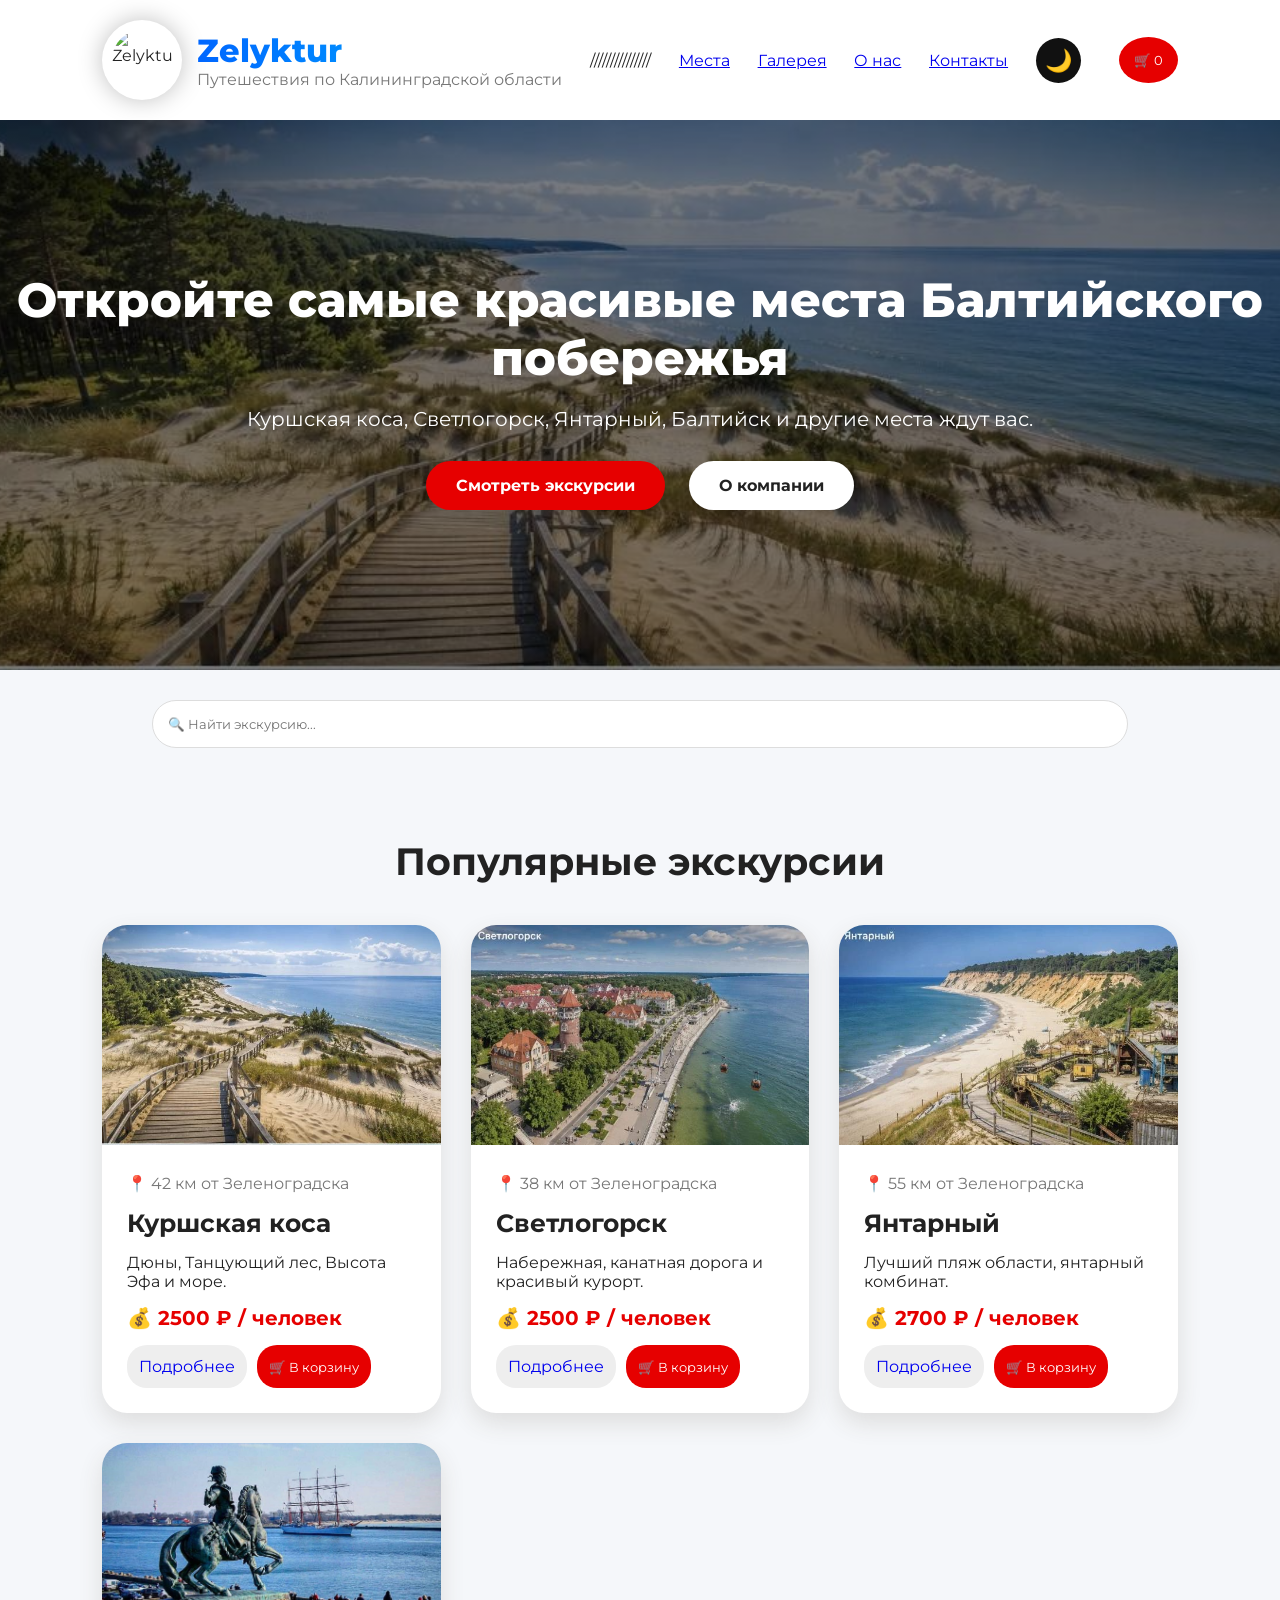
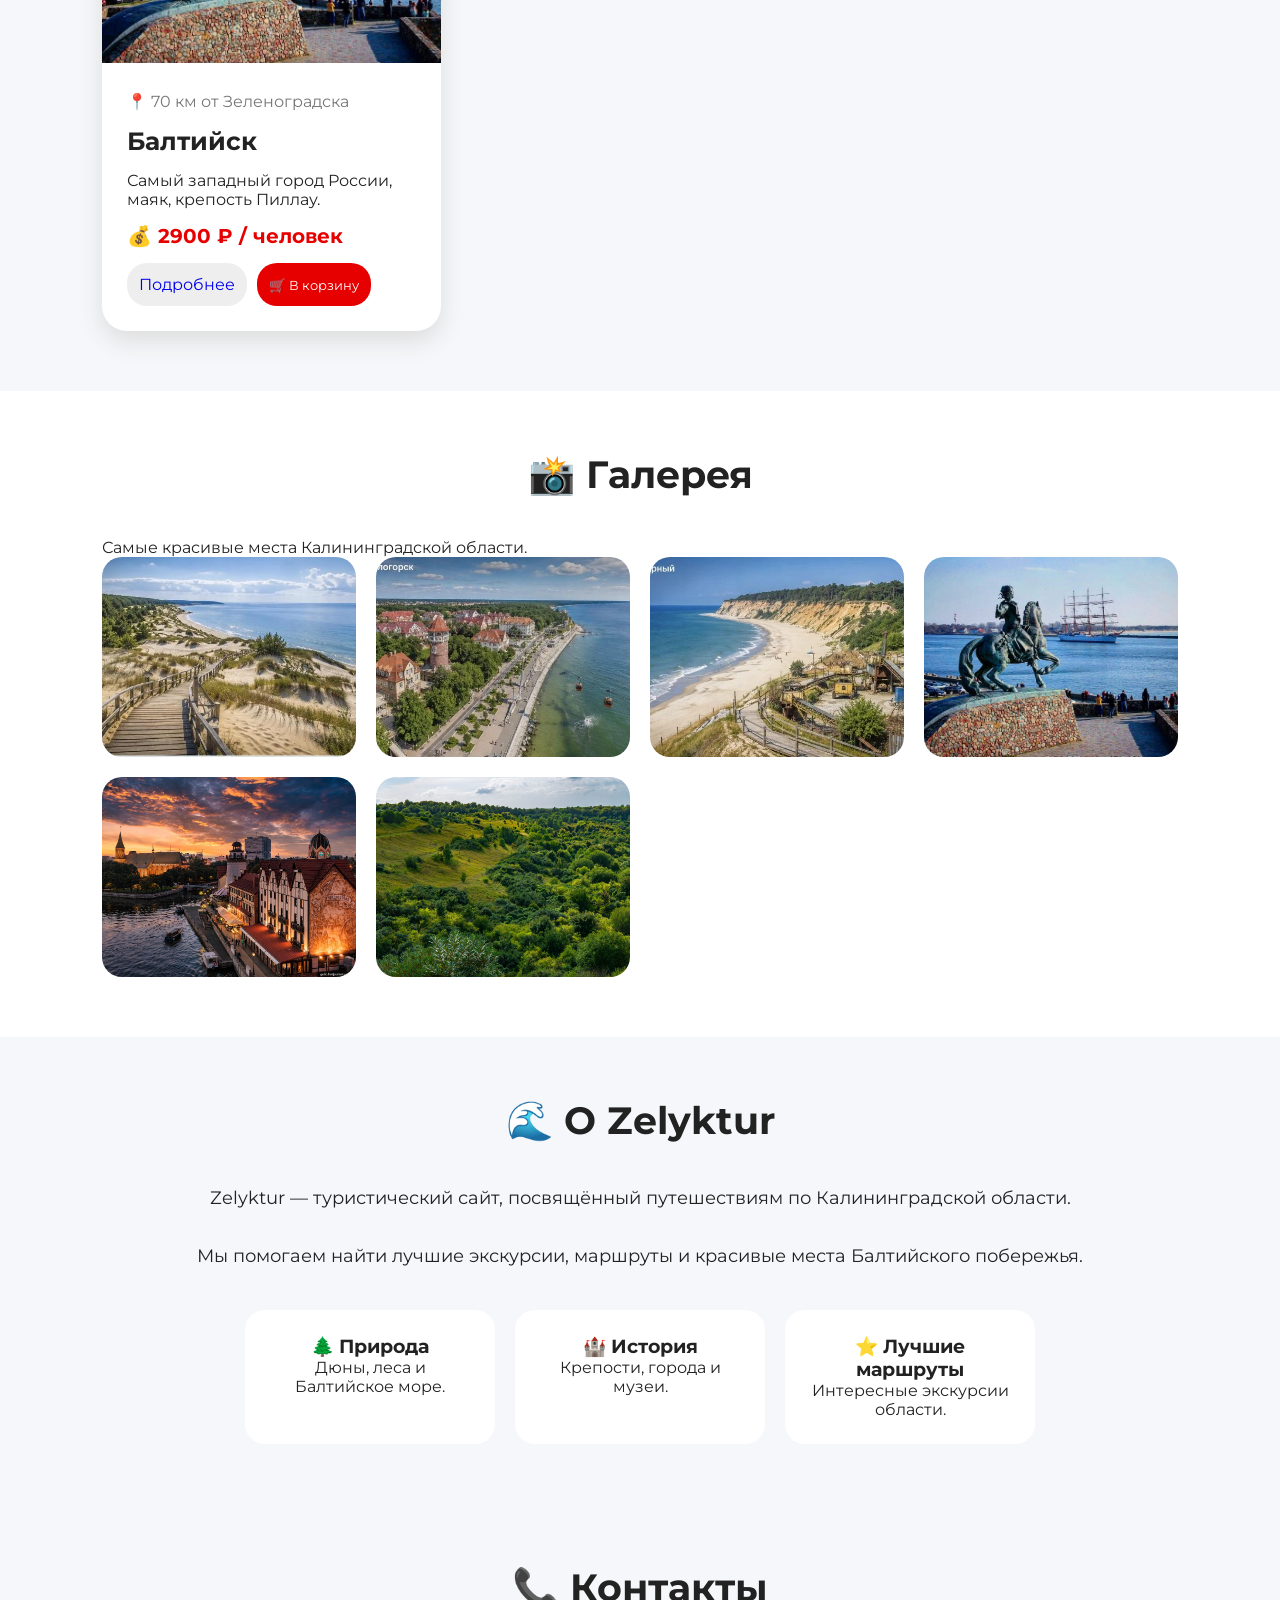
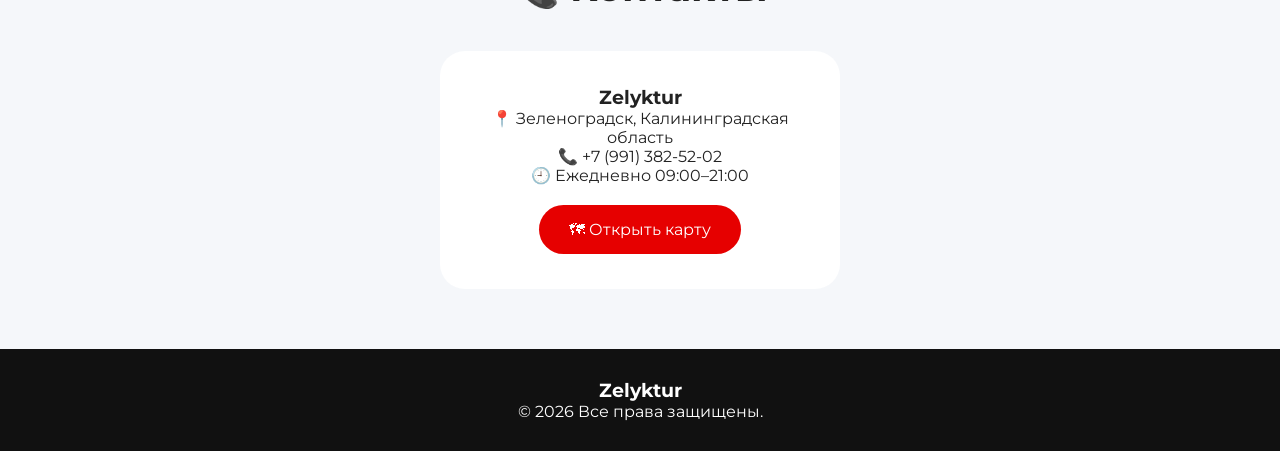
==== commit e44ef2f7: "Add files via upload" ====
--- a/index.html
+++ b/index.html
@@ -49,7 +49,7 @@
 
 
 
-<nav>
+///////////////
 
 <a href="#places">
 Места
@@ -72,10 +72,48 @@
 
 
 </nav>
+
+</nav>
+
+
+<!-- БУРГЕР МЕНЮ -->
+
+<button class="burger" onclick="openMenu()">
+☰
+</button>
+
+
+<div class="mobile-menu" id="mobileMenu">
+
+<a href="#places" onclick="closeMenu()">
+🗺 Места
+</a>
+
+<a href="#gallery" onclick="closeMenu()">
+📸 Галерея
+</a>
+
+<a href="#about" onclick="closeMenu()">
+ℹ️ О нас
+</a>
+
+<a href="#contacts" onclick="closeMenu()">
+📞 Контакты
+</a>
+
+<button onclick="openCart();closeMenu()">
+🛒 Корзина
+</button>
+
+</div>
+
+
 
 <button class="theme-button" onclick="toggleTheme()">
 🌙
 </button>
+
+
 <button class="cart-button" onclick="openCart()">
 
 🛒
@@ -84,8 +122,6 @@
 0
 </span>
 
-
-</button>
 
 
 
@@ -934,9 +970,22 @@
 
 
 
+<!-- ЗАГРУЗКА САЙТА -->
+<div id="loader">
+
+    <img src="images/logo.png">
+
+    <h2>Zelyktur</h2>
+
+    <p>
+    Путешествия по Калининградской области
+    </p>
+
+</div>
+
+
 <script src="script.js"></script>
 
-
 </body>
 
 </html>
--- a/style.css
+++ b/style.css
@@ -1219,4 +1219,996 @@
 }
 
 
+}
+/* ===== МОБИЛЬНЫЙ ДИЗАЙН ZELYKTUR ===== */
+
+@media(max-width:768px){
+
+
+body{
+    padding-bottom:80px;
+}
+
+
+/* ШАПКА */
+
+.header{
+
+    padding:15px;
+
+    display:flex;
+
+    justify-content:space-between;
+
+    align-items:center;
+
+}
+
+
+.logo img{
+
+    width:45px;
+
+    height:45px;
+
+}
+
+
+.logo h1{
+
+    font-size:22px;
+
+}
+
+
+.logo p{
+
+    display:none;
+
+}
+
+
+nav{
+
+    display:none;
+
+}
+
+
+/* КНОПКИ */
+
+.theme-button,
+.cart-button{
+
+    width:45px;
+
+    height:45px;
+
+    border-radius:50%;
+
+}
+
+
+
+/* HERO */
+
+.hero{
+
+    height:500px;
+
+    border-radius:0 0 35px 35px;
+
+}
+
+
+.hero-content{
+
+    padding:25px;
+
+    text-align:center;
+
+}
+
+
+
+.hero h2{
+
+    font-size:32px;
+
+}
+
+
+
+/* КАРТОЧКИ */
+
+
+.places{
+
+    padding:20px 15px;
+
+}
+
+
+.cards{
+
+    display:flex;
+
+    flex-direction:column;
+
+    gap:25px;
+
+}
+
+
+
+.card{
+
+    width:100%;
+
+    border-radius:25px;
+
+    overflow:hidden;
+
+    box-shadow:0 10px 30px rgba(0,0,0,.15);
+
+}
+
+
+
+.card img{
+
+    height:230px;
+
+    object-fit:cover;
+
+}
+
+
+
+/* КНОПКИ */
+
+.buttons{
+
+    display:flex;
+
+    flex-direction:column;
+
+    gap:10px;
+
+}
+
+
+.cart-btn,
+.details-btn{
+
+    width:100%;
+
+    text-align:center;
+
+    padding:15px;
+
+    border-radius:20px;
+
+}
+
+
+
+/* МОБИЛЬНАЯ НАВИГАЦИЯ */
+
+.mobile-nav{
+
+    position:fixed;
+
+    bottom:15px;
+
+    left:15px;
+
+    right:15px;
+
+    height:65px;
+
+    background:white;
+
+    border-radius:25px;
+
+    display:flex;
+
+    justify-content:space-around;
+
+    align-items:center;
+
+    box-shadow:0 10px 30px rgba(0,0,0,.25);
+
+    z-index:999;
+
+}
+
+
+.mobile-nav a,
+.mobile-nav button{
+
+    border:0;
+
+    background:none;
+
+    font-size:12px;
+
+}
+
+
+
+.mobile-nav span{
+
+    display:block;
+
+    font-size:22px;
+
+}
+
+
+
+/* КОРЗИНА */
+
+
+#cart-panel{
+
+    width:100%;
+
+    height:90%;
+
+    bottom:0;
+
+    border-radius:30px 30px 0 0;
+
+}
+
+
+}
+/* ===== КРАСИВЫЙ ЛОГОТИП ===== */
+
+.logo img{
+
+    width:75px;
+    height:75px;
+
+    object-fit:contain;
+
+    border-radius:50%;
+
+    background:white;
+
+    padding:5px;
+
+    box-shadow:
+    0 8px 25px rgba(0,0,0,0.18);
+
+    transition:0.3s;
+
+}
+
+
+.logo img:hover{
+
+    transform:scale(1.08);
+
+}
+
+
+
+/* название */
+
+.logo h1{
+
+    background:linear-gradient(
+    90deg,
+    #0066ff,
+    #00bfff
+    );
+
+    -webkit-background-clip:text;
+
+    color:transparent;
+
+    font-weight:800;
+
+}
+
+
+
+/* мобильный логотип */
+
+@media(max-width:768px){
+
+
+.logo img{
+
+    width:50px;
+
+    height:50px;
+
+}
+
+
+.logo h1{
+
+    font-size:20px;
+
+}
+
+
+}
+/* ===== АНИМАЦИЯ ЛОГОТИПА ===== */
+
+.logo{
+
+    animation: logoAppear 1s ease forwards;
+
+}
+
+
+
+.logo img{
+
+    animation: logoZoom 1.2s ease forwards;
+
+}
+
+
+
+/* появление всей шапки */
+
+@keyframes logoAppear{
+
+
+from{
+
+    opacity:0;
+
+    transform:translateY(-30px);
+
+}
+
+
+to{
+
+    opacity:1;
+
+    transform:translateY(0);
+
+}
+
+
+}
+
+
+
+/* увеличение логотипа */
+
+@keyframes logoZoom{
+
+
+0%{
+
+    opacity:0;
+
+    transform:scale(0.5) rotate(-20deg);
+
+}
+
+
+70%{
+
+    transform:scale(1.1) rotate(5deg);
+
+}
+
+
+100%{
+
+    opacity:1;
+
+    transform:scale(1) rotate(0);
+
+}
+
+
+}
+/* ===== ФОН ЛОГОТИПА ПО ТЕМЕ ===== */
+
+/* ЛОГОТИП */
+
+.logo img{
+    width:70px;
+    height:70px;
+    object-fit:contain;
+    border-radius:50%;
+    padding:8px;
+    background:white;
+    transition:0.5s;
+    animation: logoShow 1s ease;
+    box-shadow:0 0 20px rgba(0,0,0,0.15);
+}
+
+
+/* анимация появления */
+
+@keyframes logoShow{
+
+    from{
+        opacity:0;
+        transform:scale(0.5) rotate(-180deg);
+    }
+
+    to{
+        opacity:1;
+        transform:scale(1) rotate(0);
+    }
+
+}
+
+
+/* ТЁМНАЯ ТЕМА */
+
+body.dark .logo img{
+
+    background:#111;
+
+    box-shadow:
+    0 0 25px rgba(255,255,255,0.25);
+
+}
+
+
+
+/* ТЁМНАЯ ТЕМА */
+
+body.dark /{
+
+    background:#1b1b1b;
+
+    box-shadow:
+    0 8px 25px rgba(255,255,255,0.12);
+
+}
+/* ===== КРАСИВЫЙ ЛОГОТИП ===== */
+
+.logo img{
+    width:80px;
+    height:80px;
+    object-fit:contain;
+    border-radius:50%;
+    padding:10px;
+
+    background:white;
+
+    box-shadow:
+    0 0 25px rgba(0,0,0,0.25);
+
+    animation: logoShow 1s ease;
+    transition:0.5s;
+}
+
+
+/* появление */
+
+@keyframes logoShow{
+
+    from{
+        opacity:0;
+        transform:scale(0.5) rotate(-20deg);
+    }
+
+    to{
+        opacity:1;
+        transform:scale(1) rotate(0);
+    }
+
+}
+
+
+
+/* ===== ТЁМНАЯ ТЕМА ЛОГО ===== */
+
+body.dark .logo img{
+
+    background:#111;
+
+    box-shadow:
+    0 0 30px rgba(255,255,255,0.15);
+
+}
+
+
+
+/* лёгкий эффект при наведении */
+
+.logo img:hover{
+
+    transform:scale(1.08) rotate(3deg);
+
+}
+/* ===== МОБИЛЬНЫЙ ИНТЕРФЕЙС ===== */
+
+@media(max-width:768px){
+
+
+/* ШАПКА */
+
+.header{
+
+    height:auto;
+    padding:15px;
+
+    display:flex;
+    justify-content:space-between;
+    align-items:center;
+
+}
+
+
+.logo img{
+
+    width:55px;
+    height:55px;
+
+}
+
+
+.logo h1{
+
+    font-size:22px;
+
+}
+
+
+.logo p{
+
+    font-size:11px;
+
+}
+
+
+
+/* скрываем обычное меню */
+
+.header nav{
+
+    display:none;
+
+}
+
+
+
+/* кнопки справа */
+
+.theme-button,
+.cart-button{
+
+    width:45px;
+    height:45px;
+
+    border-radius:50%;
+
+    font-size:20px;
+
+}
+
+
+
+/* ГЛАВНЫЙ БЛОК */
+
+
+.hero{
+
+    min-height:500px;
+
+    padding:20px;
+
+}
+
+
+.hero h2{
+
+    font-size:32px;
+
+    line-height:1.2;
+
+}
+
+
+.hero p{
+
+    font-size:16px;
+
+}
+
+
+
+/* КНОПКИ */
+
+.hero-buttons{
+
+    flex-direction:column;
+
+}
+
+
+.btn-primary,
+.btn-secondary{
+
+    width:100%;
+
+    text-align:center;
+
+}
+
+
+
+/* КАРТОЧКИ */
+
+
+.cards{
+
+    display:flex;
+
+    flex-direction:column;
+
+    gap:25px;
+
+    padding:15px;
+
+}
+
+
+
+.card{
+
+    width:100%;
+
+    border-radius:25px;
+
+}
+
+
+
+.card img{
+
+    height:220px;
+
+}
+
+
+
+
+.card h3{
+
+    font-size:25px;
+
+}
+
+
+
+
+.buttons{
+
+    display:flex;
+
+    gap:10px;
+
+}
+
+
+
+.cart-btn,
+.details-btn{
+
+    flex:1;
+
+    padding:14px 5px;
+
+}
+
+
+
+/* ПОИСК */
+
+
+.search input{
+
+    width:90%;
+
+    margin:15px;
+
+    height:50px;
+
+    border-radius:25px;
+
+}
+
+
+
+/* ГАЛЕРЕЯ */
+
+
+.gallery-grid{
+
+    grid-template-columns:1fr;
+
+}
+
+
+/* О НАС */
+
+
+.advantages{
+
+    flex-direction:column;
+
+}
+
+
+.advantage{
+
+    width:90%;
+
+}
+
+
+
+/* КОНТАКТЫ */
+
+
+.contact-card{
+
+    margin:15px;
+
+    border-radius:25px;
+
+}
+
+
+
+/* НИЖНЯЯ ПАНЕЛЬ */
+
+
+.mobile-nav{
+
+    display:flex;
+
+    position:fixed;
+
+    bottom:0;
+
+    left:0;
+
+    width:100%;
+
+    height:75px;
+
+    background:white;
+
+    box-shadow:0 -5px 25px rgba(0,0,0,.15);
+
+    z-index:999;
+
+    justify-content:space-around;
+
+    align-items:center;
+
+}
+
+
+
+body.dark .mobile-nav{
+
+    background:#111;
+
+}
+
+
+
+.mobile-nav a,
+.mobile-nav button{
+
+    background:none;
+
+    border:0;
+
+    display:flex;
+
+    flex-direction:column;
+
+    align-items:center;
+
+    font-size:12px;
+
+}
+
+
+
+.mobile-nav span{
+
+    font-size:25px;
+
+}
+
+
+
+footer{
+
+    margin-bottom:80px;
+
+}
+
+
+}
+/* ===== БУРГЕР МЕНЮ ===== */
+
+.burger{
+    display:none;
+    background:none;
+    border:0;
+    font-size:32px;
+}
+
+
+/* меню справа */
+
+.mobile-menu{
+
+    display:none;
+
+    position:fixed;
+
+    top:0;
+    right:0;
+
+    width:280px;
+    height:100vh;
+
+    background:white;
+
+    z-index:3000;
+
+    padding-top:80px;
+
+    box-shadow:-10px 0 30px rgba(0,0,0,.3);
+
+    flex-direction:column;
+
+}
+
+
+.mobile-menu a,
+.mobile-menu button{
+
+    padding:20px;
+
+    font-size:18px;
+
+    border:0;
+
+    background:none;
+
+    text-align:left;
+
+}
+
+
+
+/* тёмная тема */
+
+body.dark .mobile-menu{
+
+    background:#111;
+
+    color:white;
+
+}
+
+
+
+/* телефон */
+
+@media(max-width:768px){
+
+    .burger{
+
+        display:block;
+
+    }
+
+
+    header nav{
+
+        display:none;
+
+    }
+
+
+    .mobile-menu.active{
+
+        display:flex;
+
+    }
+
+}
+#loader{
+
+position:fixed;
+top:0;
+left:0;
+
+width:100%;
+height:100%;
+
+background:white;
+
+display:flex;
+flex-direction:column;
+
+justify-content:center;
+align-items:center;
+
+z-index:9999;
+
+animation:loaderShow 0.8s;
+
+}
+
+
+#loader img{
+
+width:120px;
+
+animation:logoPop 1s;
+
+}
+
+
+
+#loader h2{
+
+font-size:40px;
+
+margin:15px;
+
+}
+
+
+
+#loader p{
+
+color:#777;
+
+}
+
+
+
+#loader.hide{
+
+opacity:0;
+
+transition:0.8s;
+
+}
+
+
+
+@keyframes logoPop{
+
+0%{
+
+transform:scale(0.5);
+opacity:0;
+
+}
+
+100%{
+
+transform:scale(1);
+opacity:1;
+
+}
+
 }
